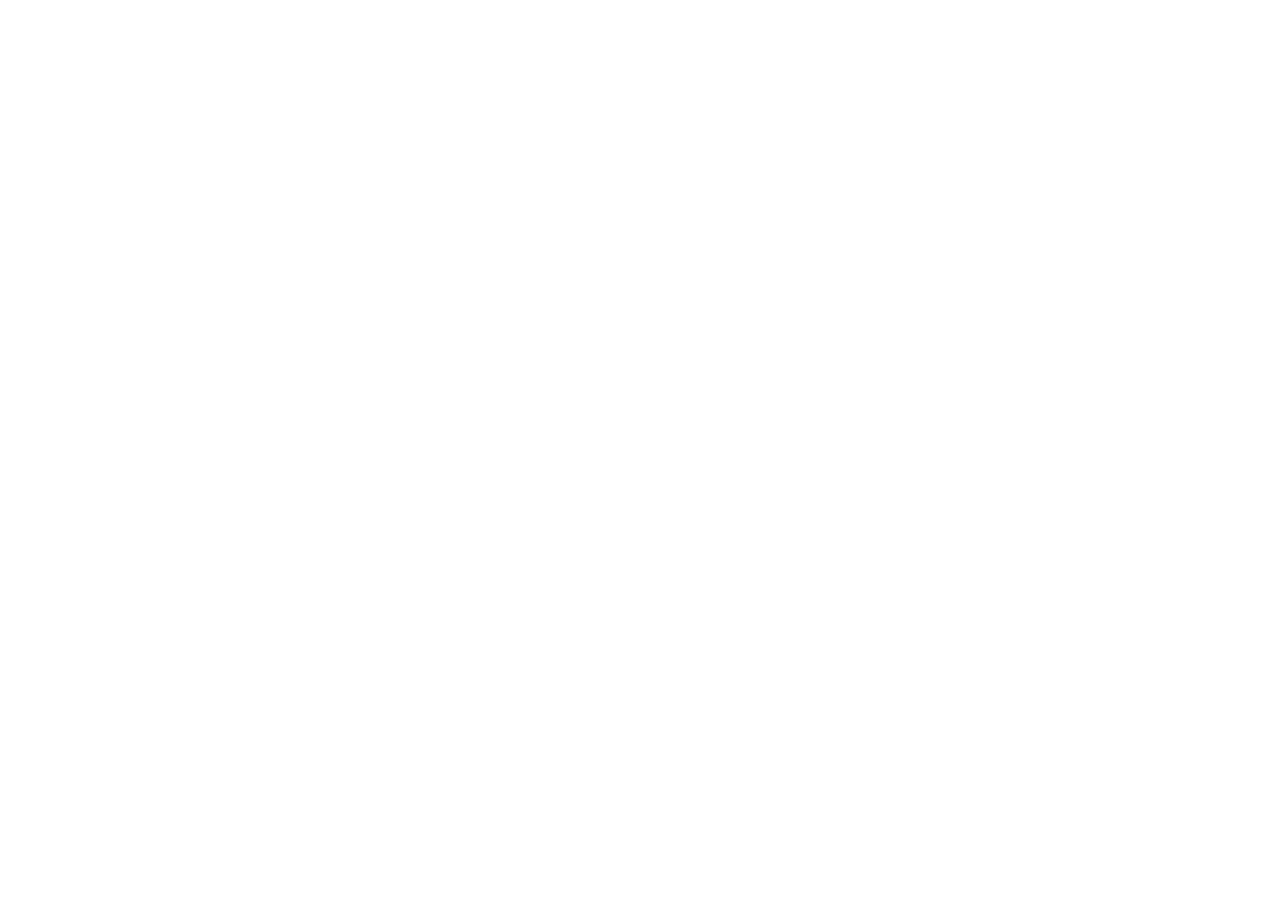
==== index.html @ bec41dff "commit inicial" ====
<!DOCTYPE html>
<html lang="pt-br">

<head>
  <meta charset="UTF-8">
  <meta name="viewport" content="width=device-width, initial-scale=1.0">
  <meta name="description" content="Bicicletas elétricas de alta precisão e qualidade,  feitas sob medida para o cliente. Explore o mundo na sua velocidade com a Bikcraft.">
  <title>Bikeraft - Bicicletas Elétricas</title>
  <link rel="stylesheet" href="./css/style.css">
</head>

<body>

</body>

</html>
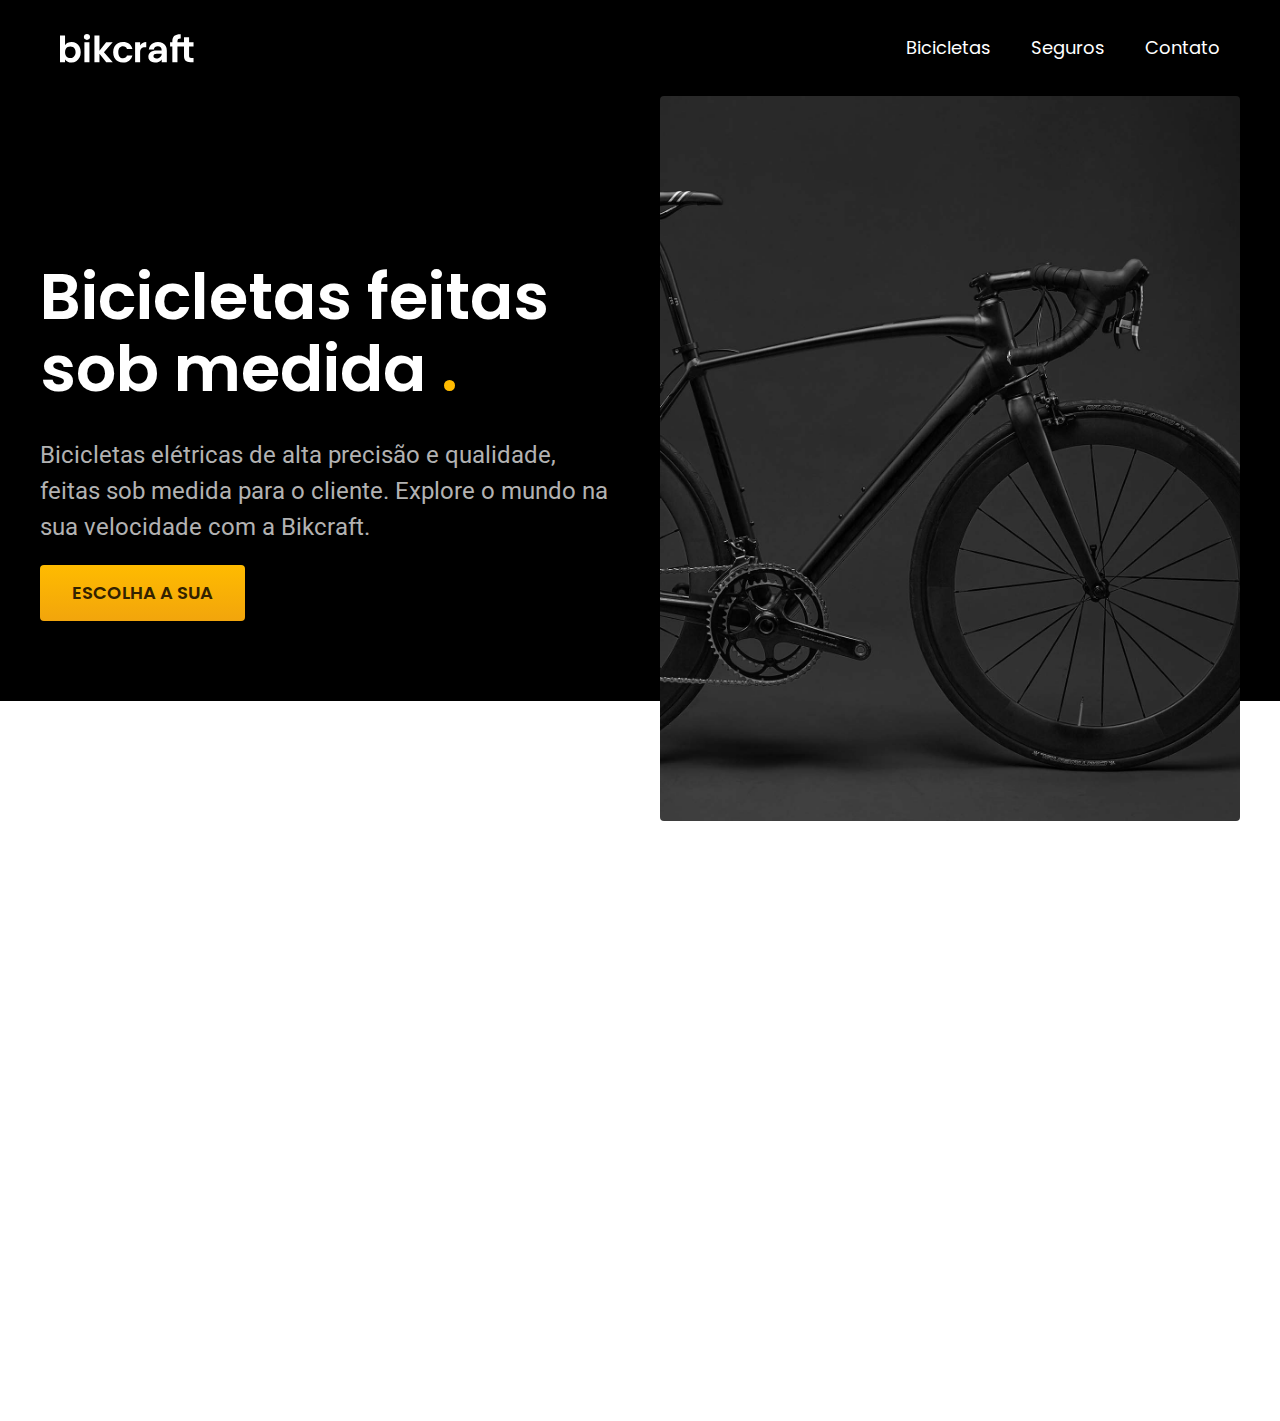
==== commit 591879de: "introducao-e-utilitario" ====
--- a/index.html
+++ b/index.html
@@ -7,9 +7,42 @@
   <meta name="description" content="Bicicletas elétricas de alta precisão e qualidade,  feitas sob medida para o cliente. Explore o mundo na sua velocidade com a Bikcraft.">
   <title>Bikeraft - Bicicletas Elétricas</title>
   <link rel="stylesheet" href="./css/style.css">
+
+  <link rel="preconnect" href="https://fonts.googleapis.com">
+  <link rel="preconnect" href="https://fonts.gstatic.com" crossorigin>
+  <link href="https://fonts.googleapis.com/css2?family=Poppins:wght@400;600&family=Roboto:wght@400;500&display=swap" rel="stylesheet">
+
 </head>
 
 <body>
+  <header class="header-bg">
+    <div class="header">
+      <a href="./">
+        <img src="./img/bikcraft.svg" alt="Bikcraft">
+      </a>
+      <nav aria-label="primaria">
+        <ul class="header-menu font-1-m cor-0">
+          <li><a href="./bicicletas.html">Bicicletas</a></li>
+          <li><a href="./seguros.html">Seguros</a></li>
+          <li><a href="./contato.html">Contato</a></li>
+        </ul>
+      </nav>
+    </div>
+  </header>
+
+  <main class="introducao-bg">
+    <div class="introducao">
+      <div class="introducao-conteudo">
+        <h1 class="font-1-xxl  cor-0">Bicicletas feitas sob medida <span class="cor-p1">.</span></h1>
+        <p class="font-2-l cor-5">Bicicletas elétricas de alta precisão e qualidade, feitas sob medida para o cliente. Explore o mundo na sua velocidade com a Bikcraft.</p>
+        <a class="botao" href="./bicicletas.html">Escolha a sua</a>
+      </div>
+      <div>
+        <img src="./img/fotos/introducao.jpg" alt="Bicicleta elétrica preta.">
+      </div>
+    </div>
+
+  </main>
 
 </body>
 
--- a/css/style.css
+++ b/css/style.css
@@ -0,0 +1,10 @@
+@import "./global/global.css";
+@import "./utilidades/tipografia.css";
+@import "./utilidades/cores.css";
+
+@import "./global/header.css";
+/* UTILIDADES */
+@import "./utilidades/componentes.css";
+
+/* HOME */
+@import "./home/introducao.css";
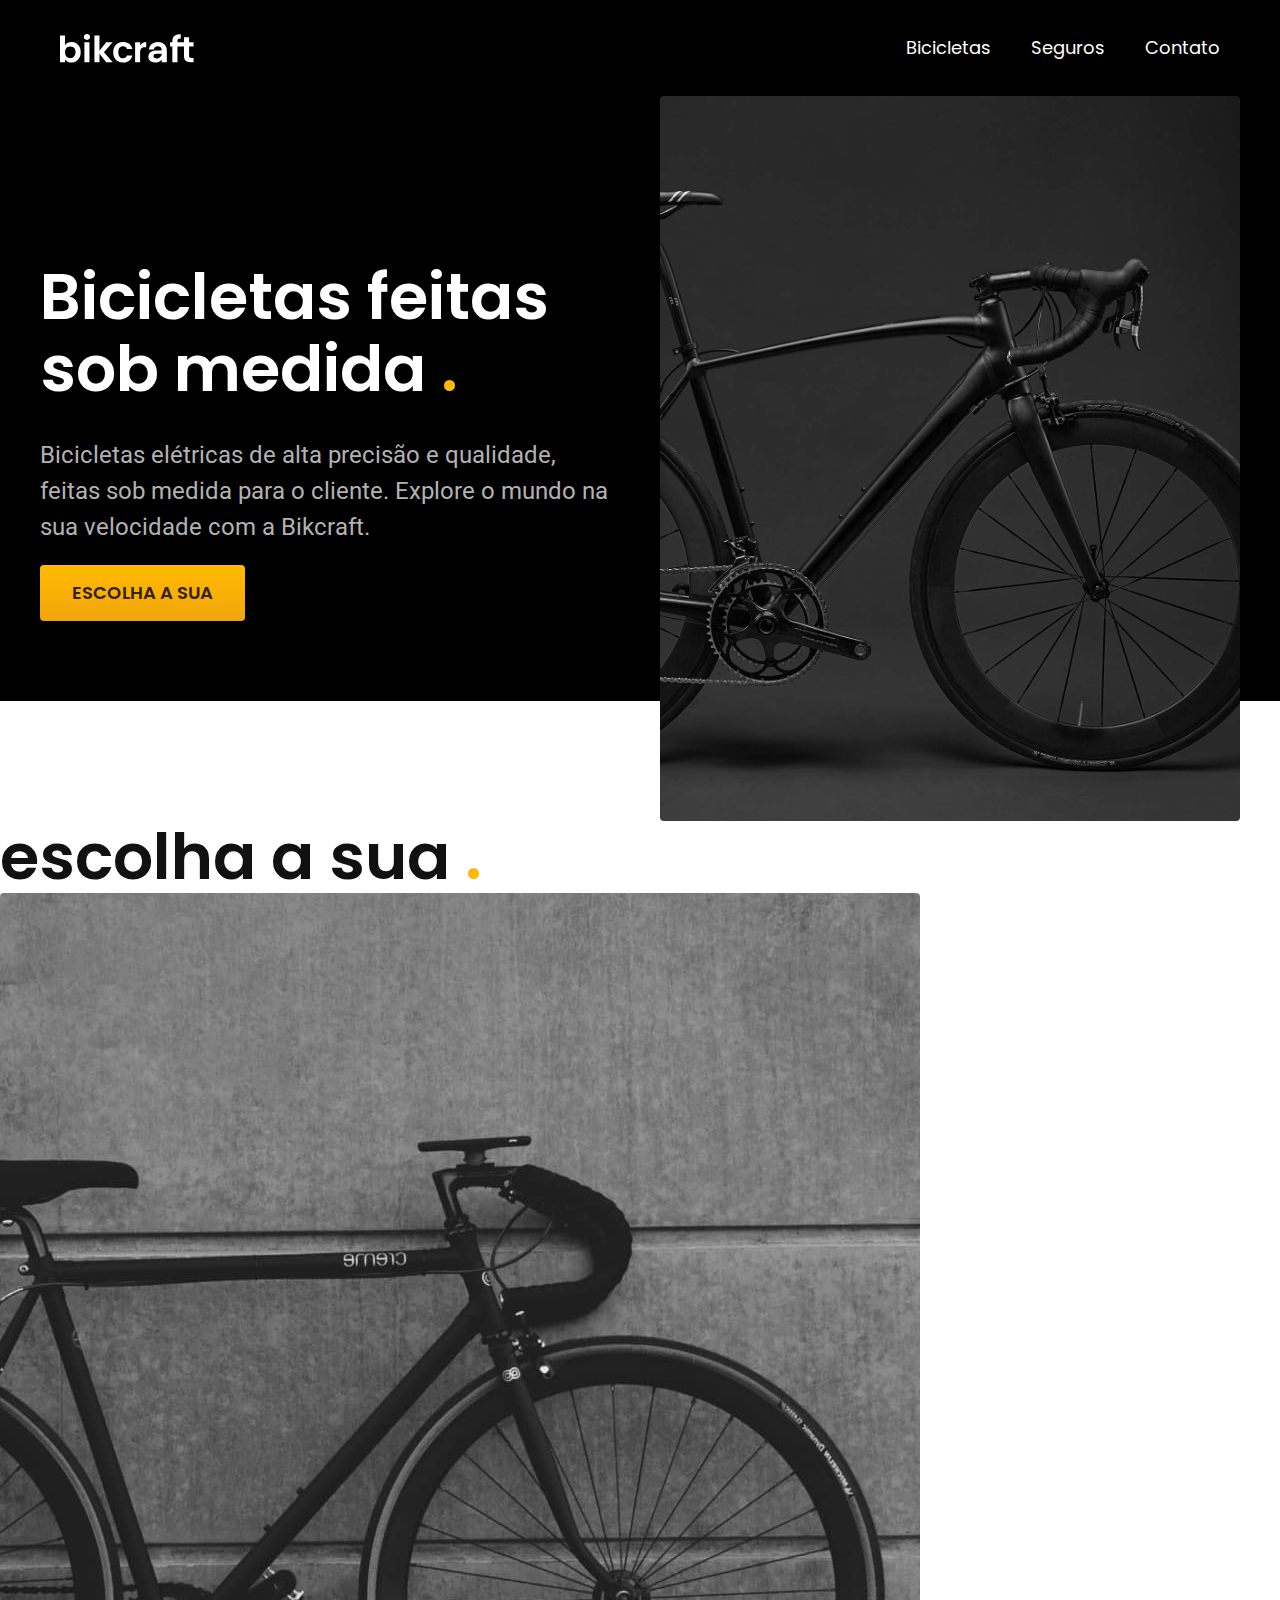
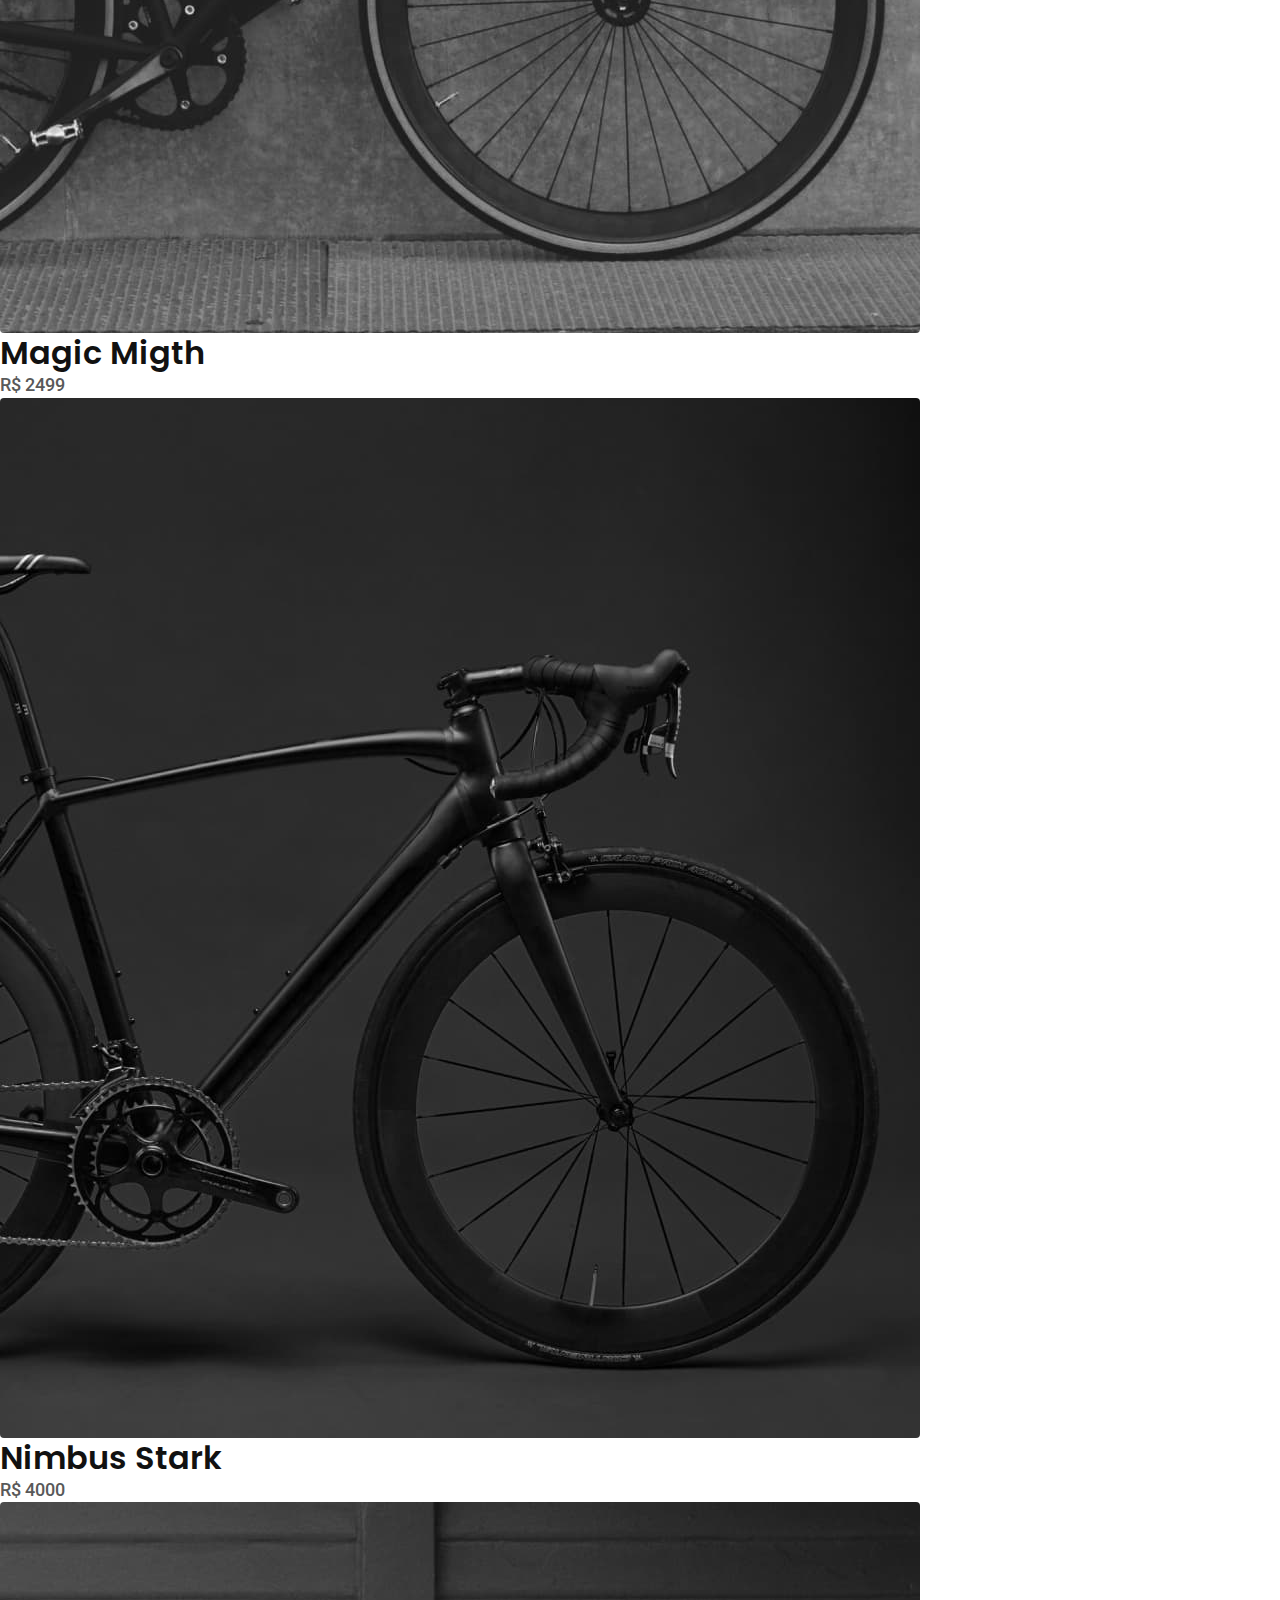
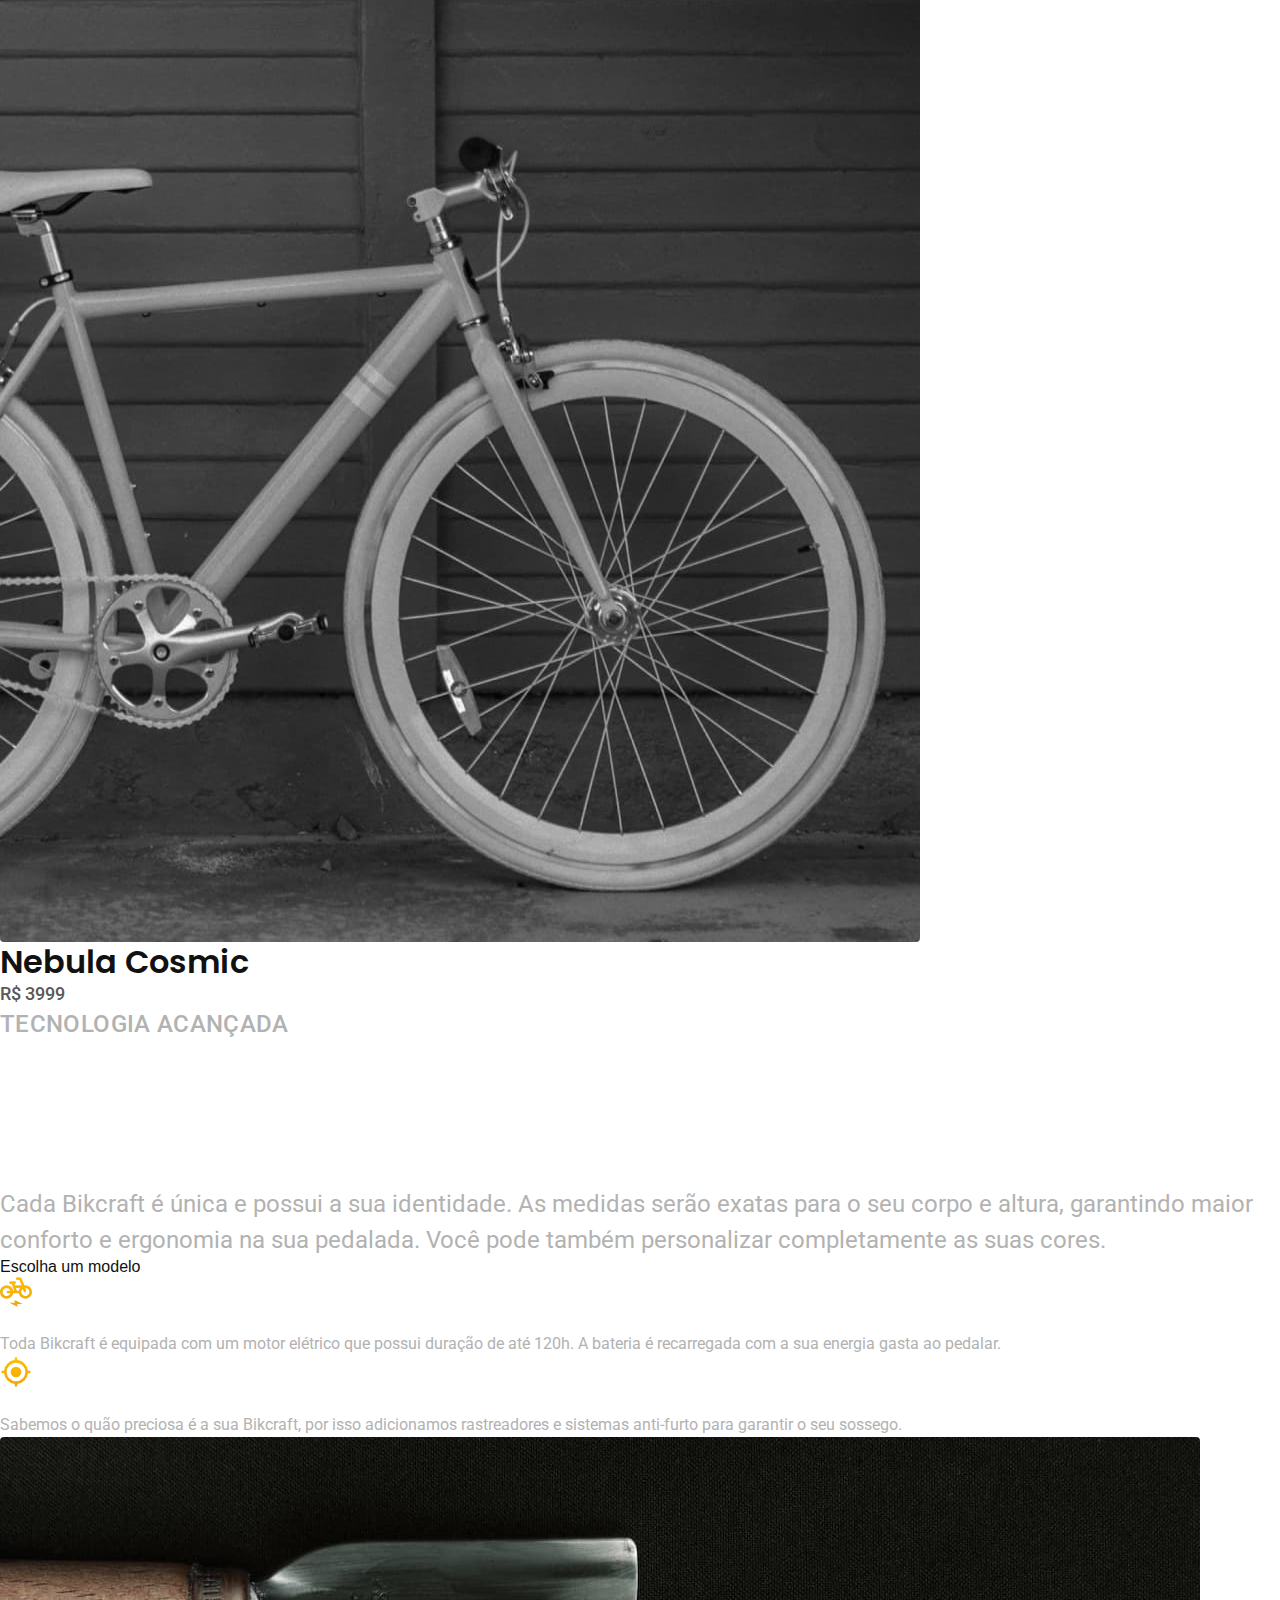
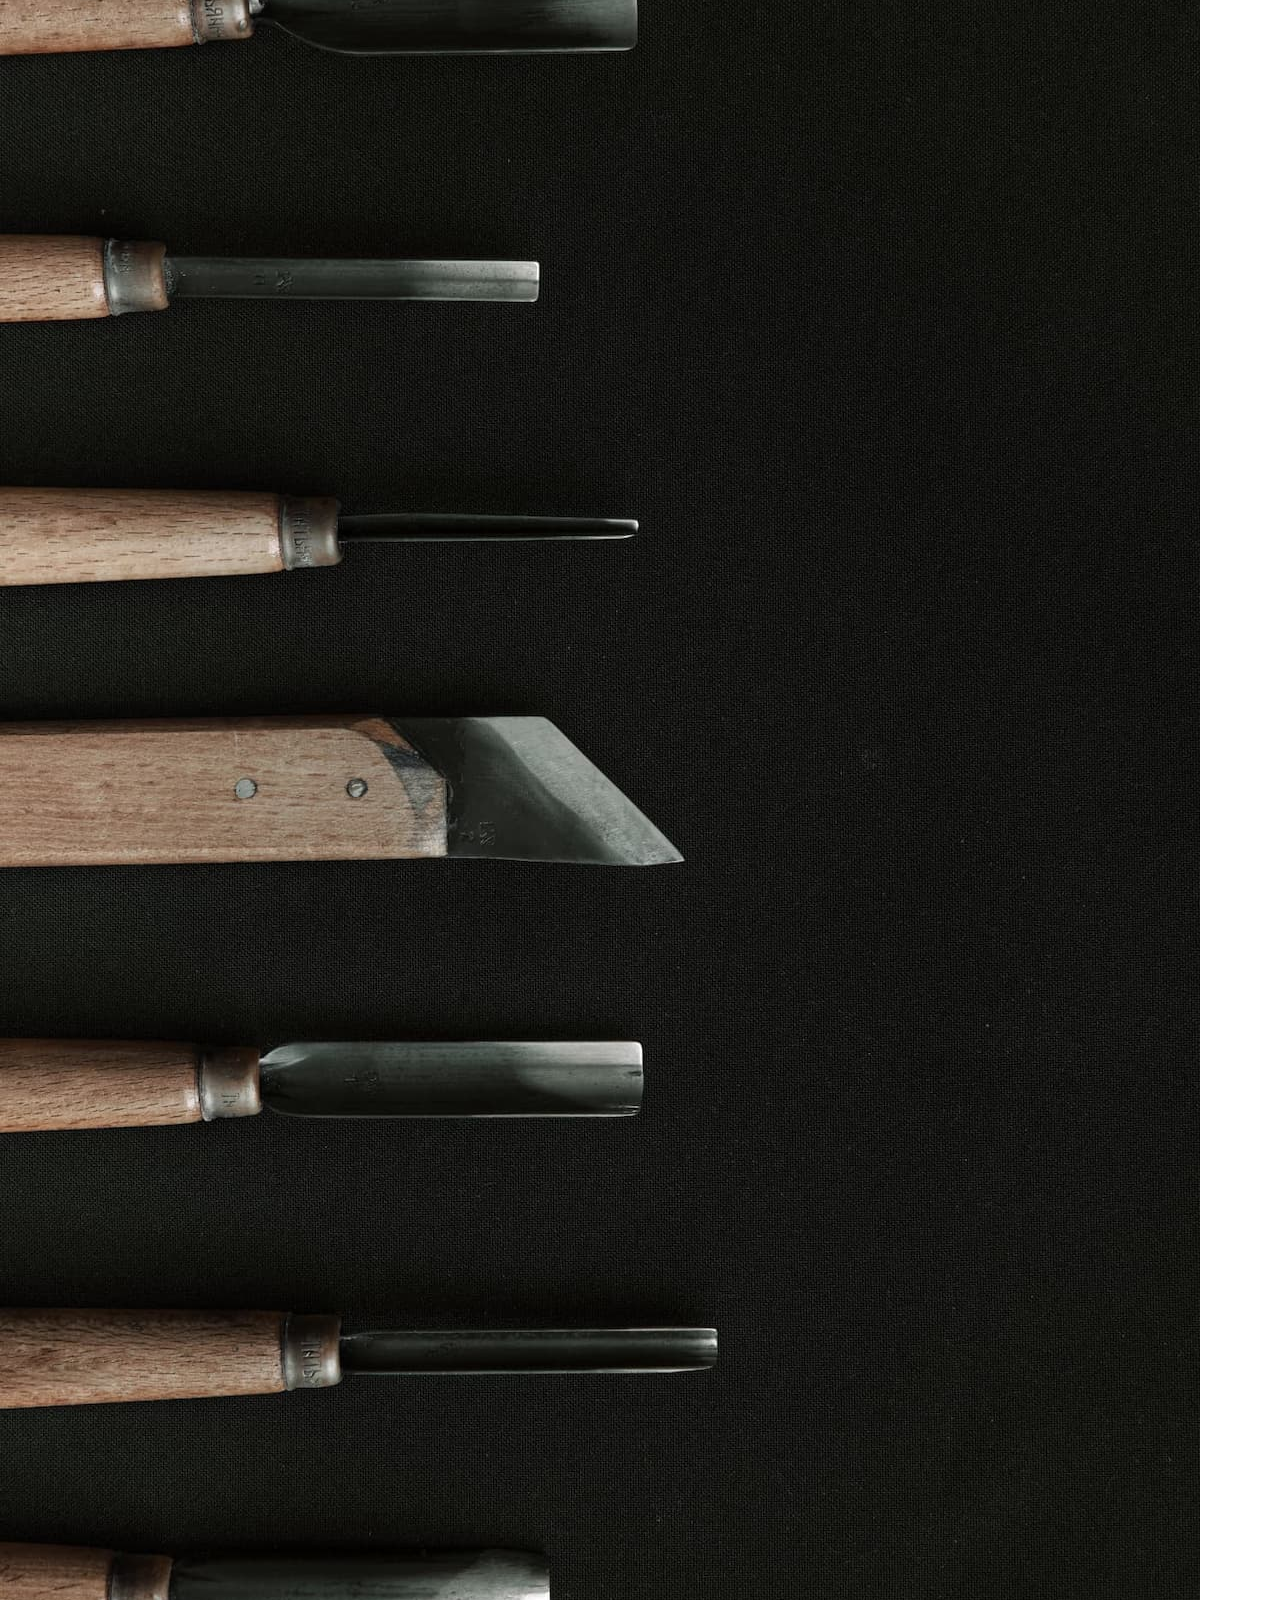
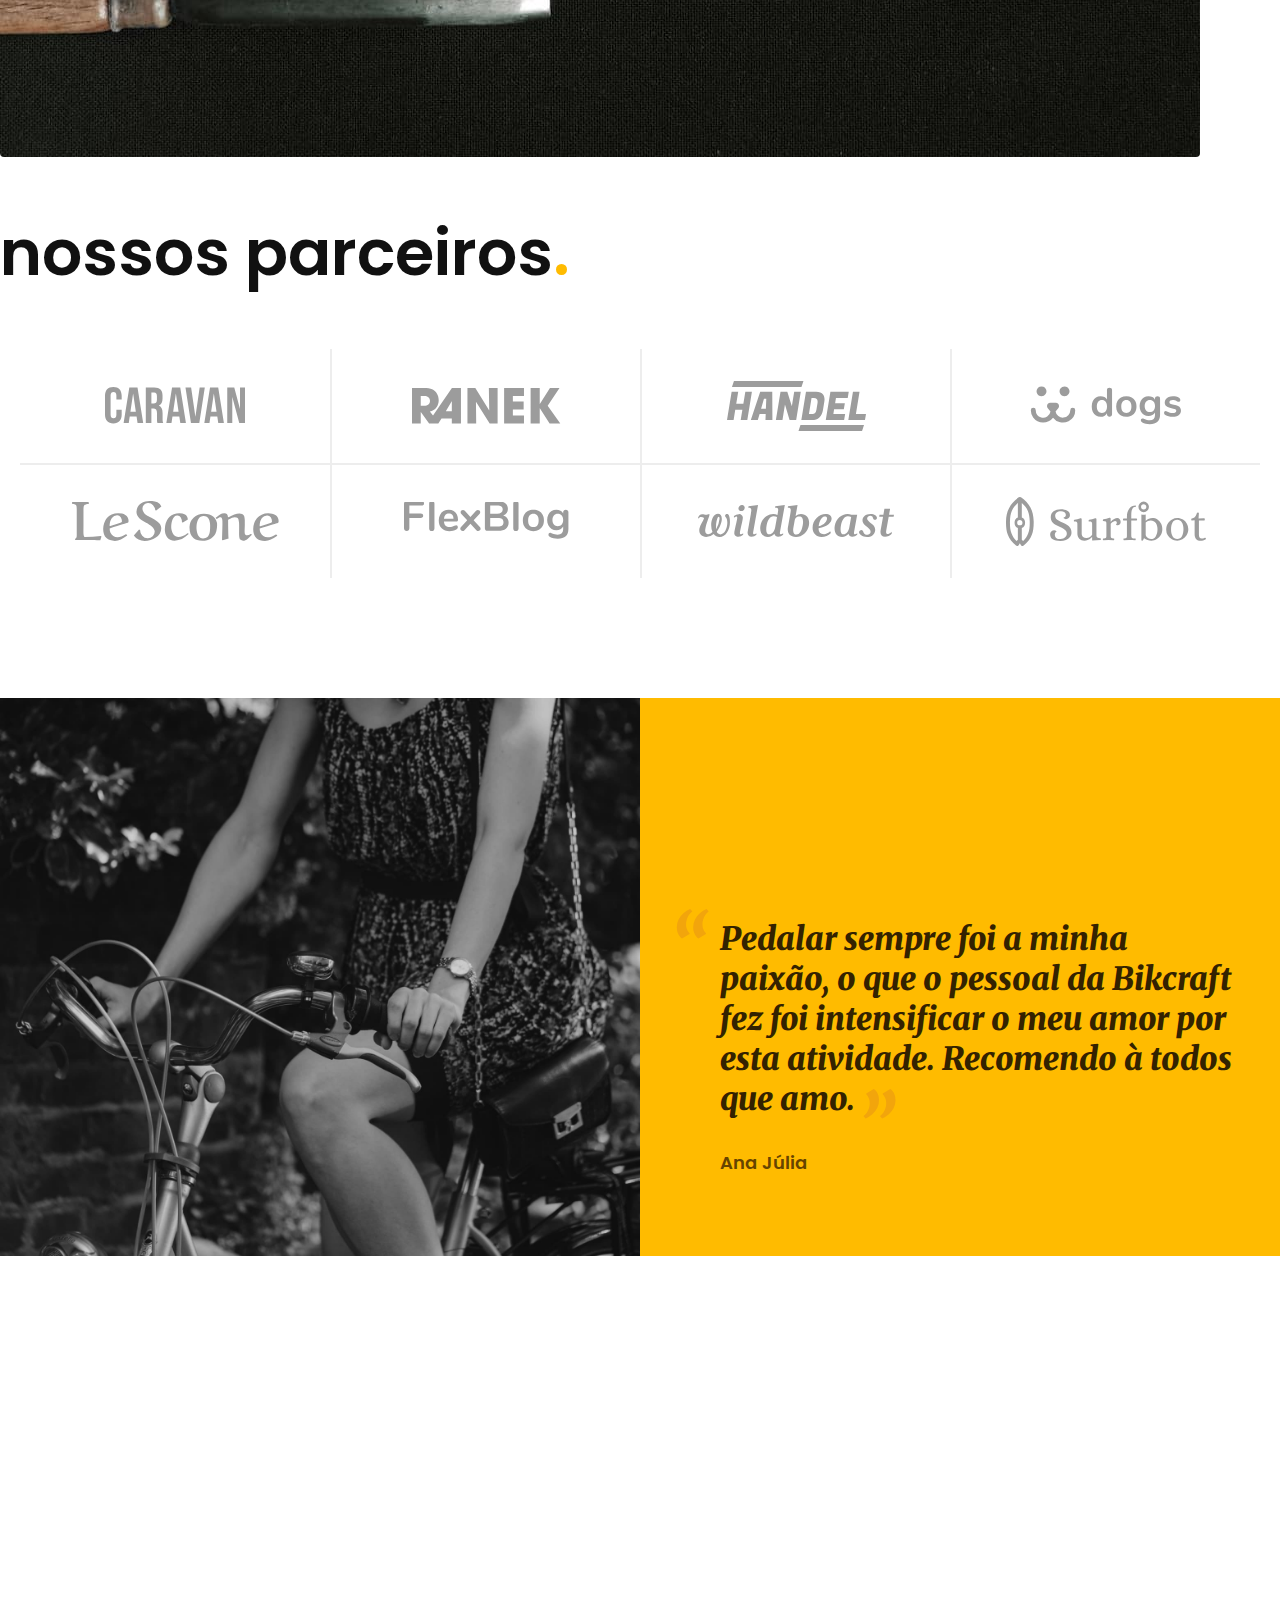
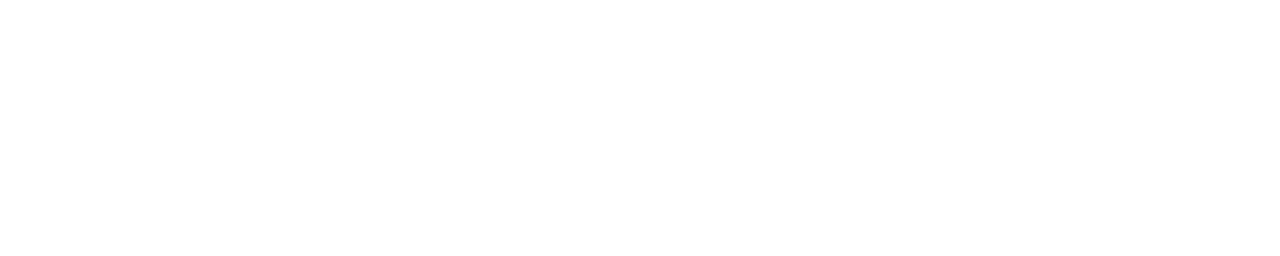
==== commit 22d81147: "add depoimentos" ====
--- a/index.html
+++ b/index.html
@@ -8,15 +8,16 @@
   <title>Bikeraft - Bicicletas Elétricas</title>
   <link rel="stylesheet" href="./css/style.css">
 
+
   <link rel="preconnect" href="https://fonts.googleapis.com">
   <link rel="preconnect" href="https://fonts.gstatic.com" crossorigin>
-  <link href="https://fonts.googleapis.com/css2?family=Poppins:wght@400;600&family=Roboto:wght@400;500&display=swap" rel="stylesheet">
+  <link href="https://fonts.googleapis.com/css2?family=Merriweather:ital,wght@1,900&family=Poppins:wght@400;600&family=Roboto:wght@400;500&display=swap" rel="stylesheet">
 
 </head>
 
 <body>
   <header class="header-bg">
-    <div class="header">
+    <div class="header container">
       <a href="./">
         <img src="./img/bikcraft.svg" alt="Bikcraft">
       </a>
@@ -31,7 +32,7 @@
   </header>
 
   <main class="introducao-bg">
-    <div class="introducao">
+    <div class="introducao container">
       <div class="introducao-conteudo">
         <h1 class="font-1-xxl  cor-0">Bicicletas feitas sob medida <span class="cor-p1">.</span></h1>
         <p class="font-2-l cor-5">Bicicletas elétricas de alta precisão e qualidade, feitas sob medida para o cliente. Explore o mundo na sua velocidade com a Bikcraft.</p>
@@ -41,8 +42,88 @@
         <img src="./img/fotos/introducao.jpg" alt="Bicicleta elétrica preta.">
       </div>
     </div>
+  </main>
 
-  </main>
+  <article class="bicicletas-lista">
+    <h2 class="font-1-xxl container">escolha a sua <span class="cor-p1">.</span></h2>
+    <ul>
+      <li>
+        <a href="./bicicletas/magic.html">
+          <img src="./img/bicicletas/magic-home.jpg" alt="Bicicleta preta">
+          <h3 class="font-1-xl">Magic Migth</h3>
+          <span class="font-2-m cor-8">R$ 2499</span>
+        </a>
+      </li>
+      <li>
+        <a href="./bicicletas/nimbus.html">
+          <img src="./img/bicicletas/nimbus-home.jpg" alt="Nimbus stark">
+          <h3 class="font-1-xl">Nimbus Stark</h3>
+          <span class="font-2-m cor-8">R$ 4000</span>
+        </a>
+      </li>
+      <li>
+        <a href="./bicicletas/nebula.html">
+          <img src="./img/bicicletas/nebula-home.jpg" alt="Nebula cosmic">
+          <h3 class="font-1-xl">Nebula Cosmic</h3>
+          <span class="font-2-m cor-8">R$ 3999</span>
+        </a>
+      </li>
+    </ul>
+  </article>
+
+  <article class="tecnologia-bg">
+    <div class="tecnologia container">
+      <div class="tecnologia-conteudo">
+        <span class="font-2-l-b cor-5">Tecnologia Acançada</span>
+        <h2 class="font-1-xxl cor-0">você escolhe as suas cores e componentes.</h2>
+        <p class="font-2-l cor-5">Cada Bikcraft é única e possui a sua identidade. As medidas serão exatas para o seu corpo e altura, garantindo maior conforto e ergonomia na sua pedalada. Você pode também personalizar completamente as suas cores.</p>
+        <a class="link" href="./bicicletas.html">Escolha um modelo</a>
+        <div class="tecnologia-opcoes">
+          <div>
+            <img src="./img/icones/eletrica.svg" alt="">
+            <h3 class="font-1-m cor-0">Motor Elétrico</h3>
+            <p class="font-2-s cor-5">Toda Bikcraft é equipada com um motor elétrico que possui duração de até 120h. A bateria é recarregada com a sua energia gasta ao pedalar.</p>
+          </div>
+          <div>
+            <img src="./img/icones/rastreador.svg" alt="">
+            <h3 class="font-1-m cor-0">Rastreador</h3>
+            <p class="font-2-s cor-5">Sabemos o quão preciosa é a sua Bikcraft, por isso adicionamos rastreadores e sistemas anti-furto para garantir o seu sossego.</p>
+          </div>
+        </div>
+
+      </div>
+      <div class="tecnologia-imagem">
+        <img src="./img/fotos/tecnologia.jpg" alt="">
+      </div>
+    </div>
+  </article>
+
+  <section class="parceiros" aria-label="Nossos Parceiros">
+    <h2 class="font-1-xxl container">nossos parceiros<span class="cor-p1">.</span></h2>
+
+    <ul>
+      <li><img src="./img/parceiros/caravan.svg" alt="caravan"></li>
+      <li><img src="./img/parceiros/ranek.svg" alt="ranek"></li>
+      <li><img src="./img/parceiros/handel.svg" alt="handel"></li>
+      <li><img src="./img/parceiros/dogs.svg" alt="dogs"></li>
+      <li><img src="./img/parceiros/lescone.svg" alt="lescone"></li>
+      <li><img src="./img/parceiros/flexblog.svg" alt="flexblog"></li>
+      <li><img src="./img/parceiros/wildbeast.svg" alt="wildbeast"></li>
+      <li><img src="./img/parceiros/surfbot.svg" alt="surfbot"></li>
+    </ul>
+  </section>
+
+  <section class="depoimento" aria-label="Depoimento">
+    <div class="">
+      <img src="./img/fotos/depoimento.jpg" alt="Pessoas pedalando uma bicicleta Bikcragt">
+    </div>
+    <div class="depoimento-conteudo">
+      <blockquote class="font-1-xl cor-p5">
+        <p>Pedalar sempre foi a minha paixão, o que o pessoal da Bikcraft fez foi intensificar o meu amor por esta atividade. Recomendo à todos que amo.</p>
+      </blockquote>
+      <span class="font-1-m-b cor-p4">Ana Júlia</span>
+    </div>
+  </section>
 
 </body>
 
--- a/css/style.css
+++ b/css/style.css
@@ -8,3 +8,9 @@
 
 /* HOME */
 @import "./home/introducao.css";
+@import "./home/tecnologia.css";
+@import "./home/parceiros.css";
+@import "./home/depoimento.css";
+
+/* Bicicletas */
+@import "./bicicletas/bicicletas-lista.css";
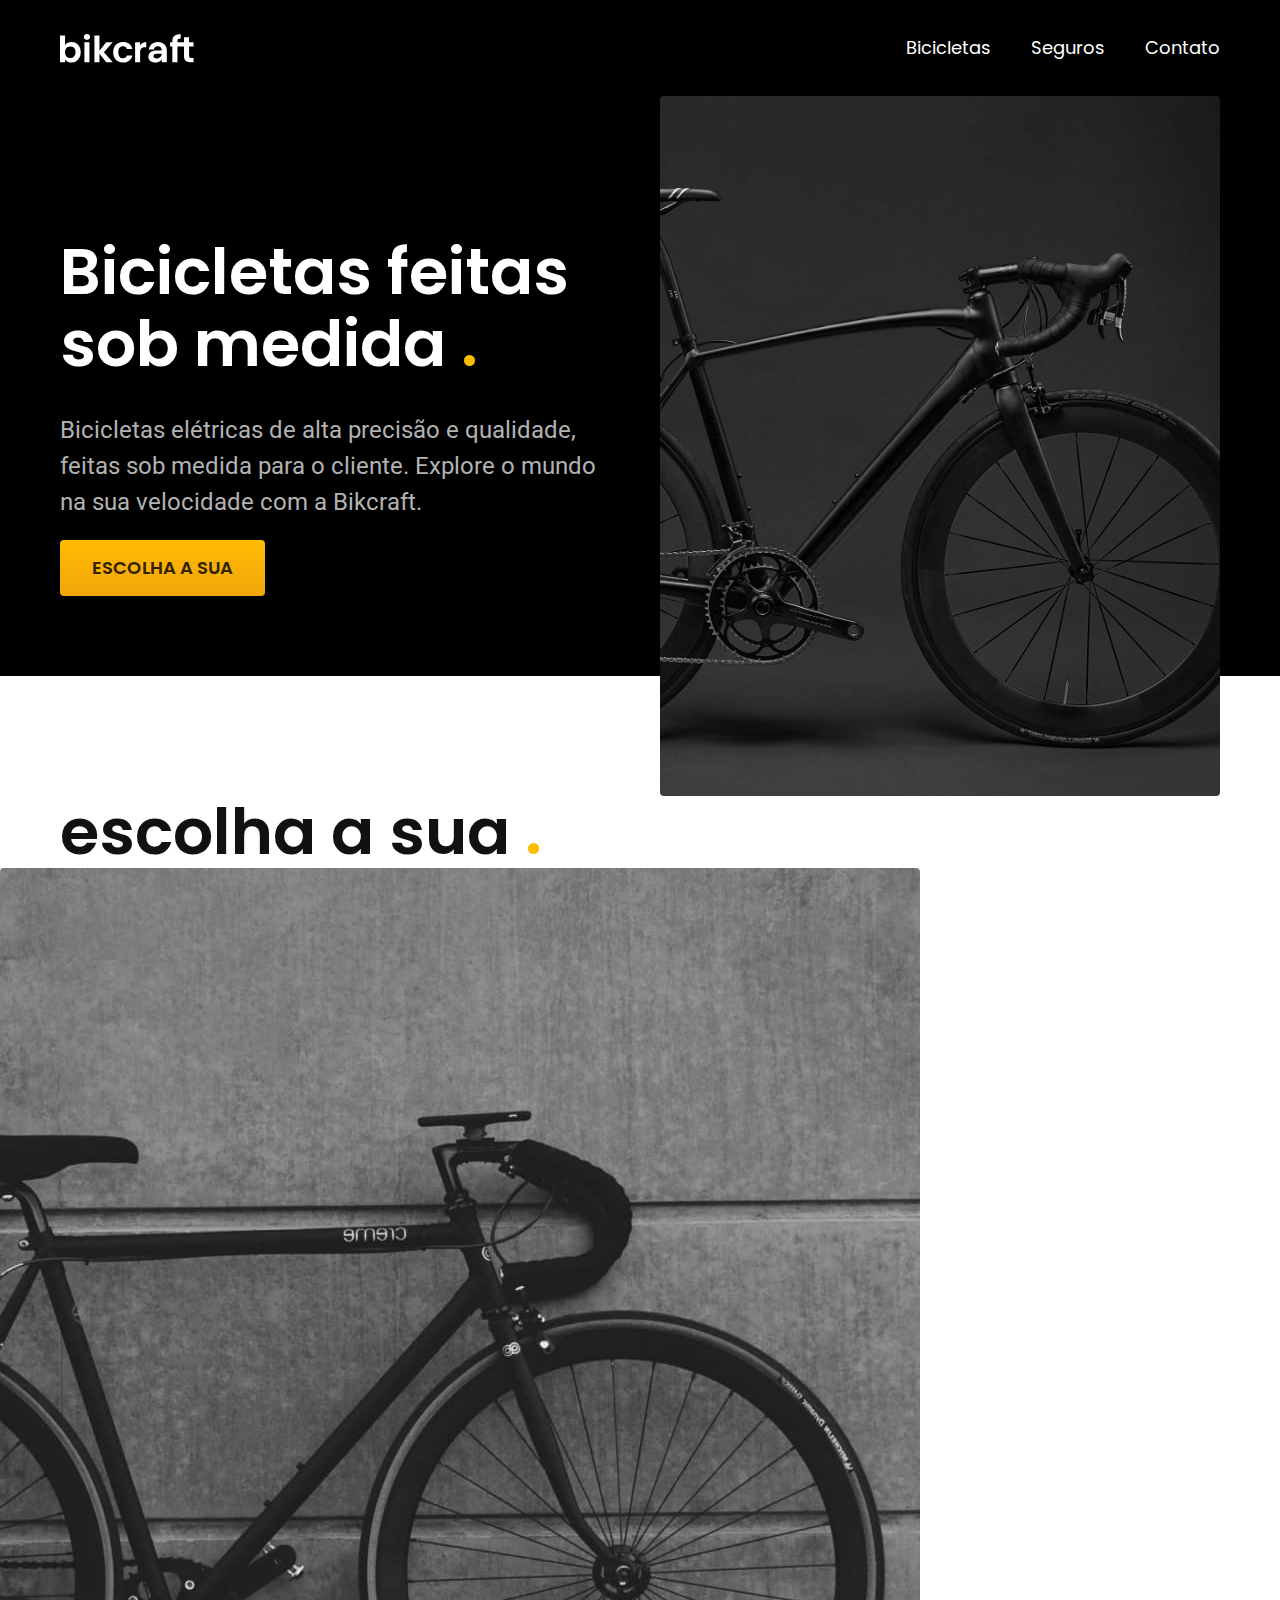
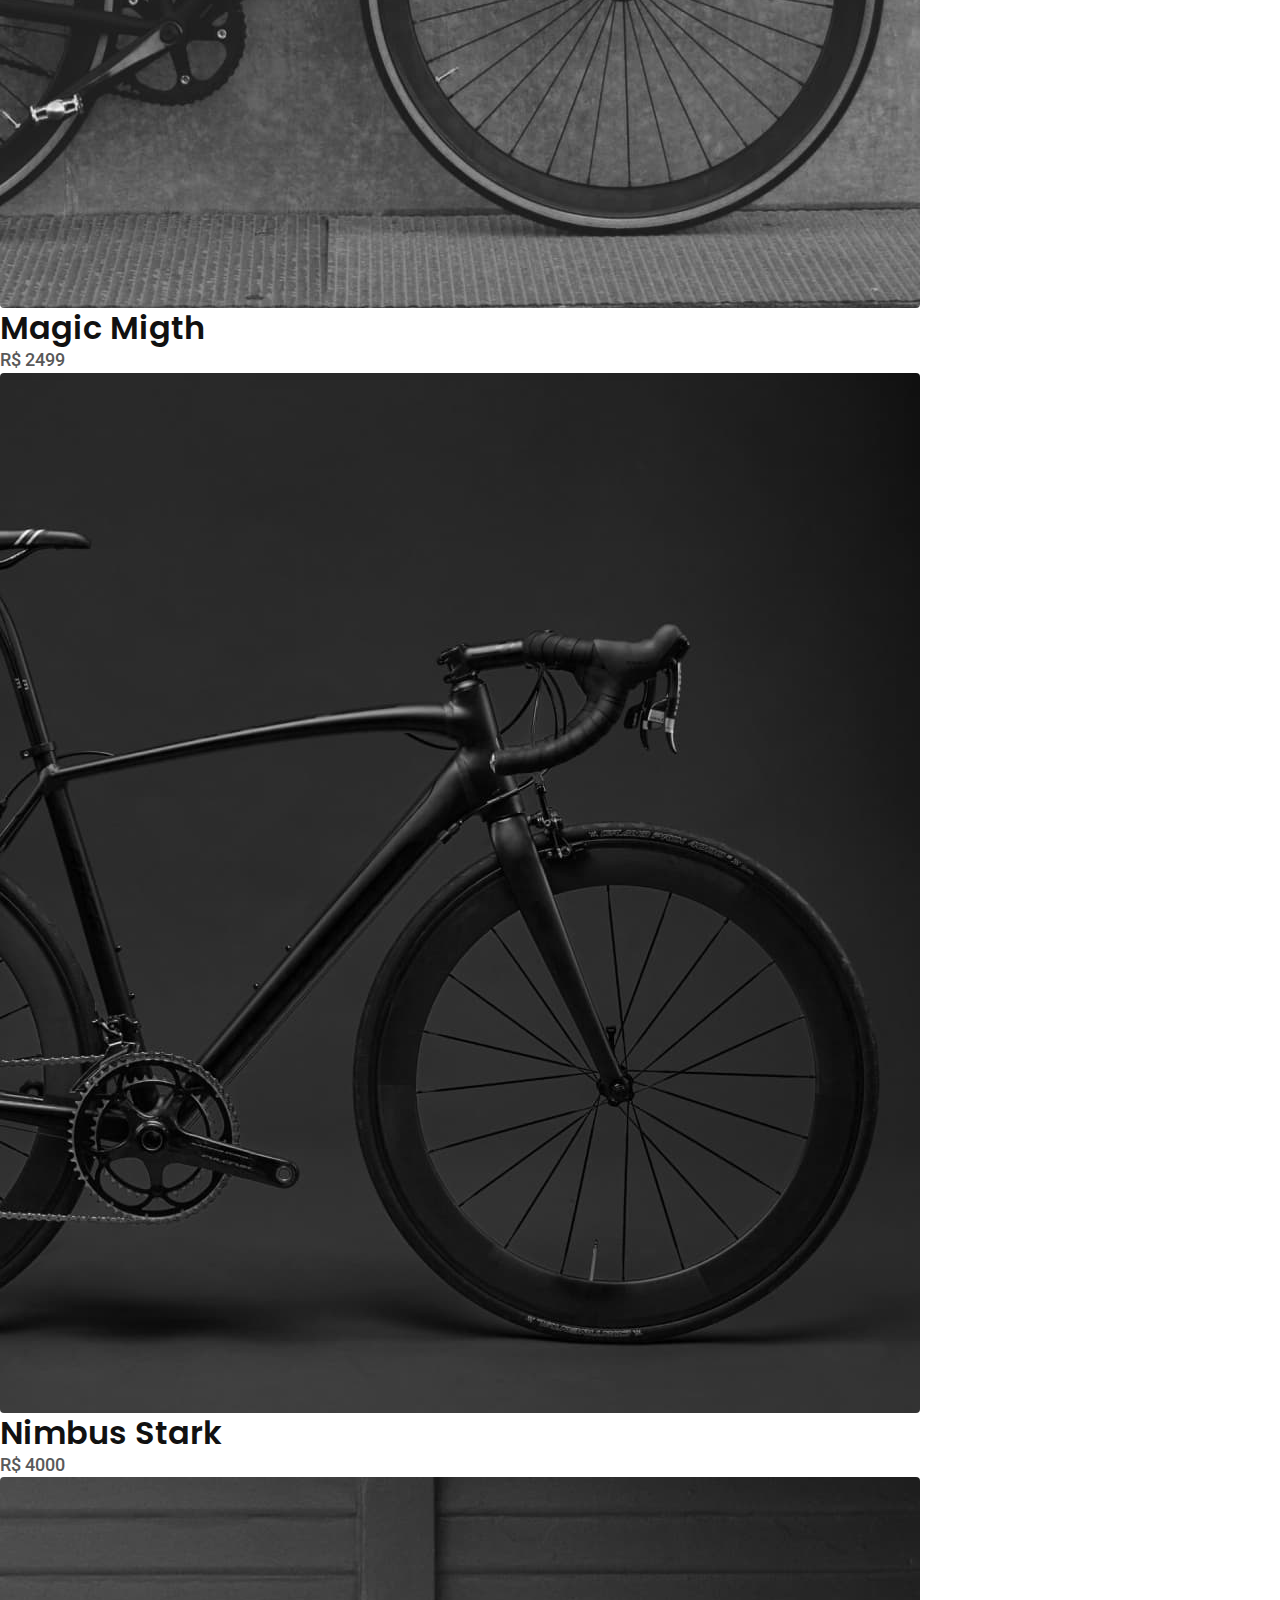
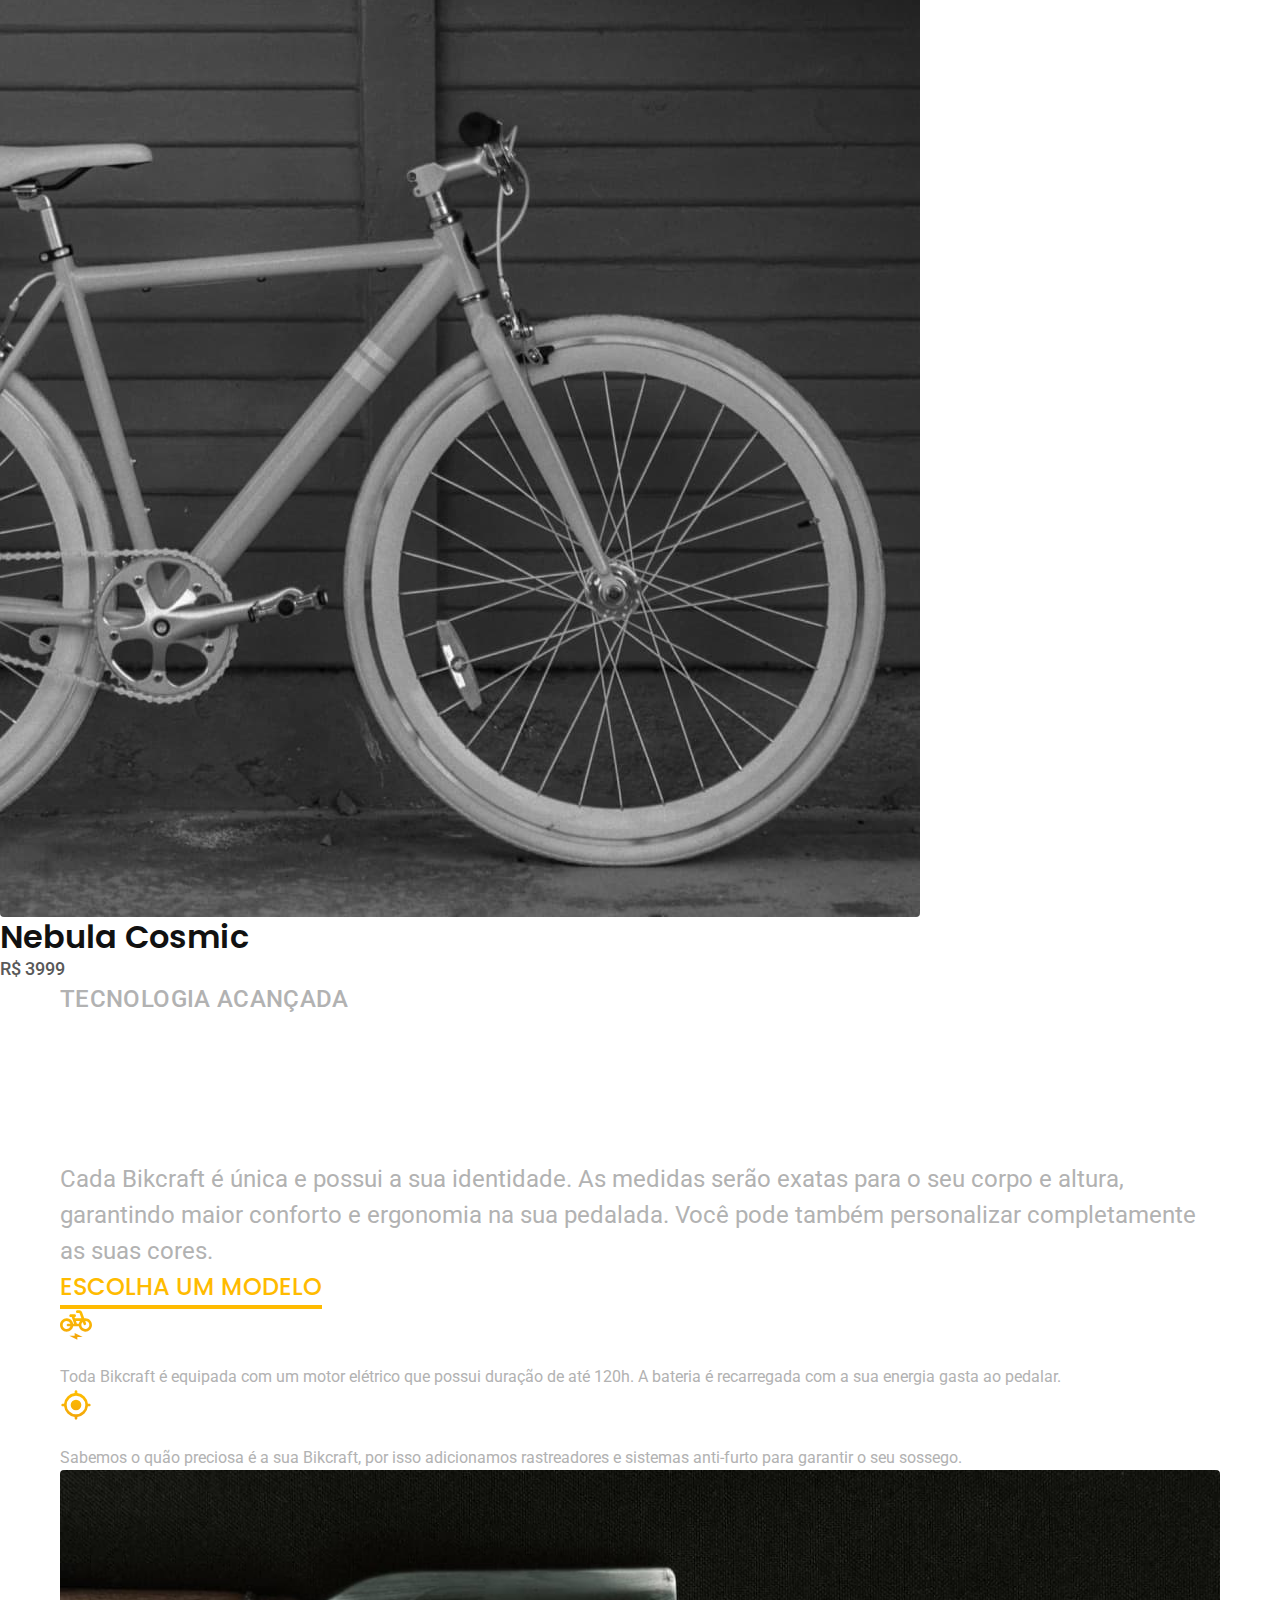
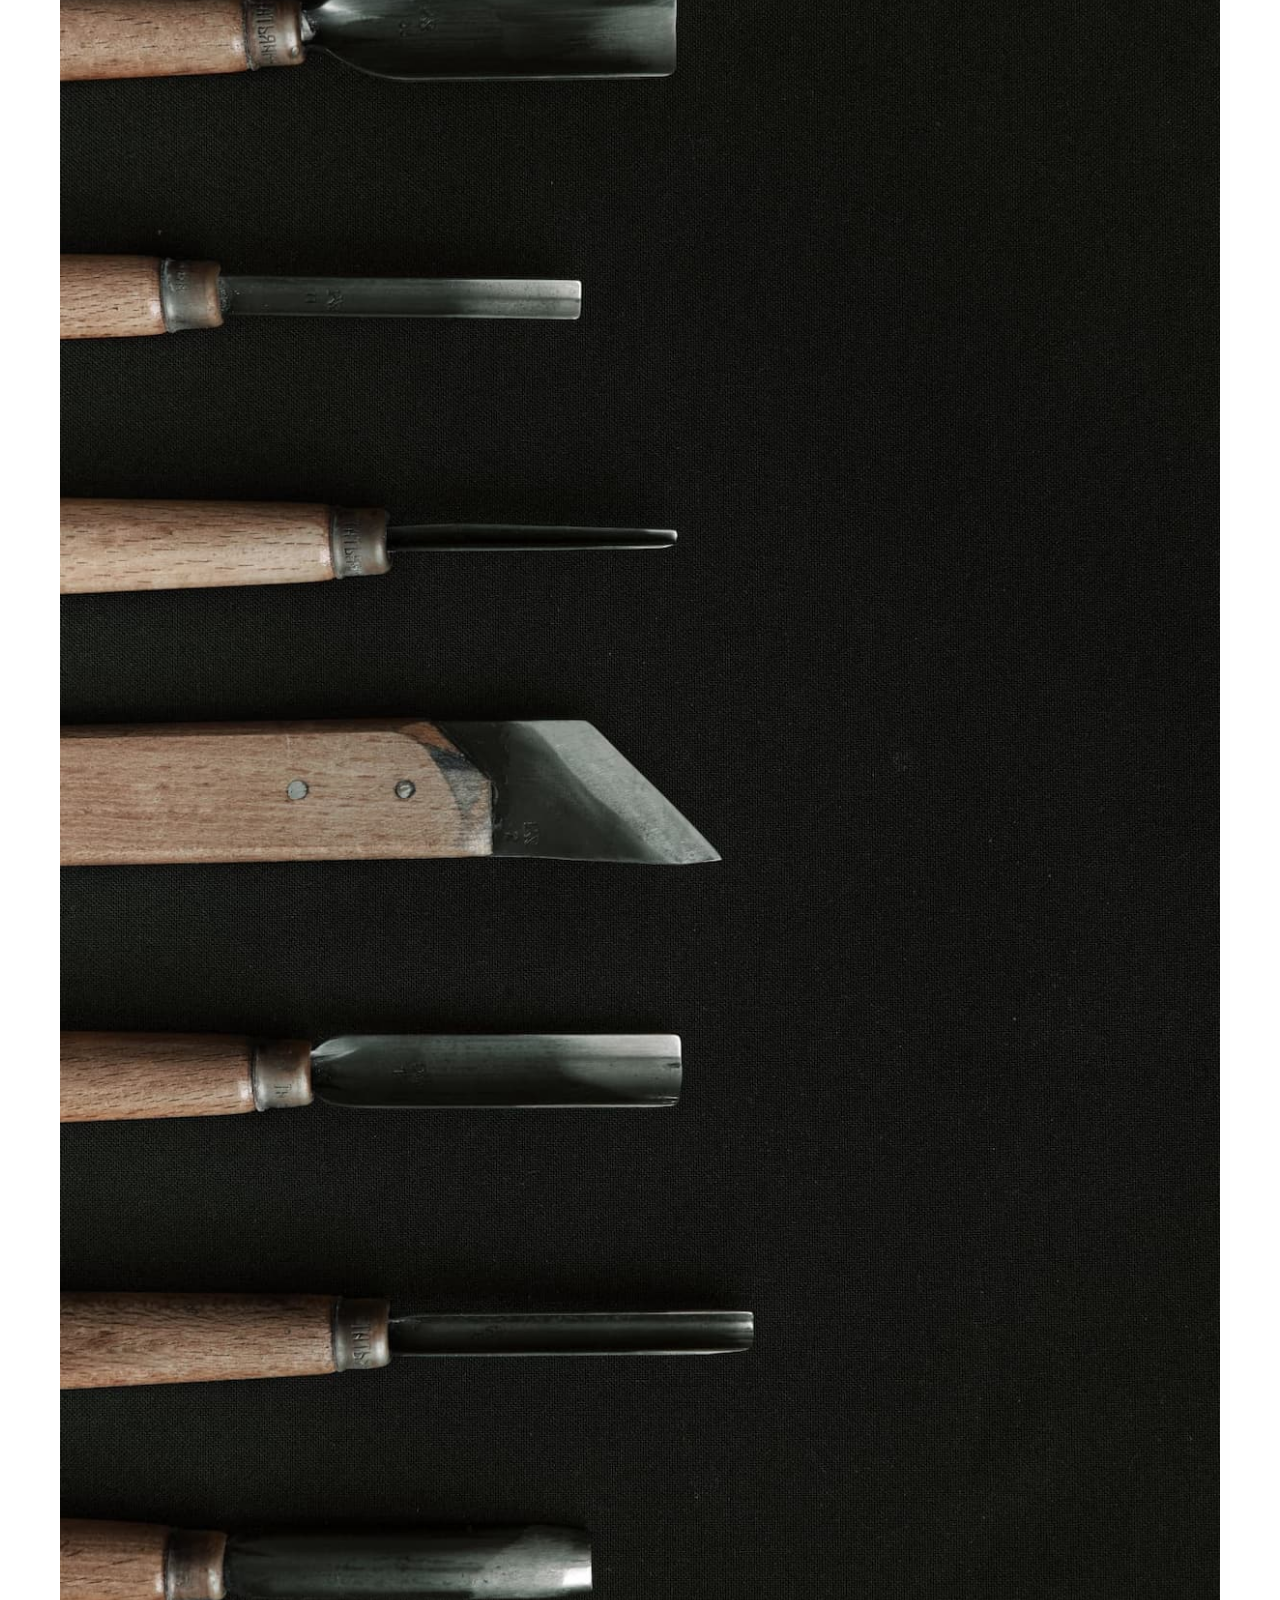
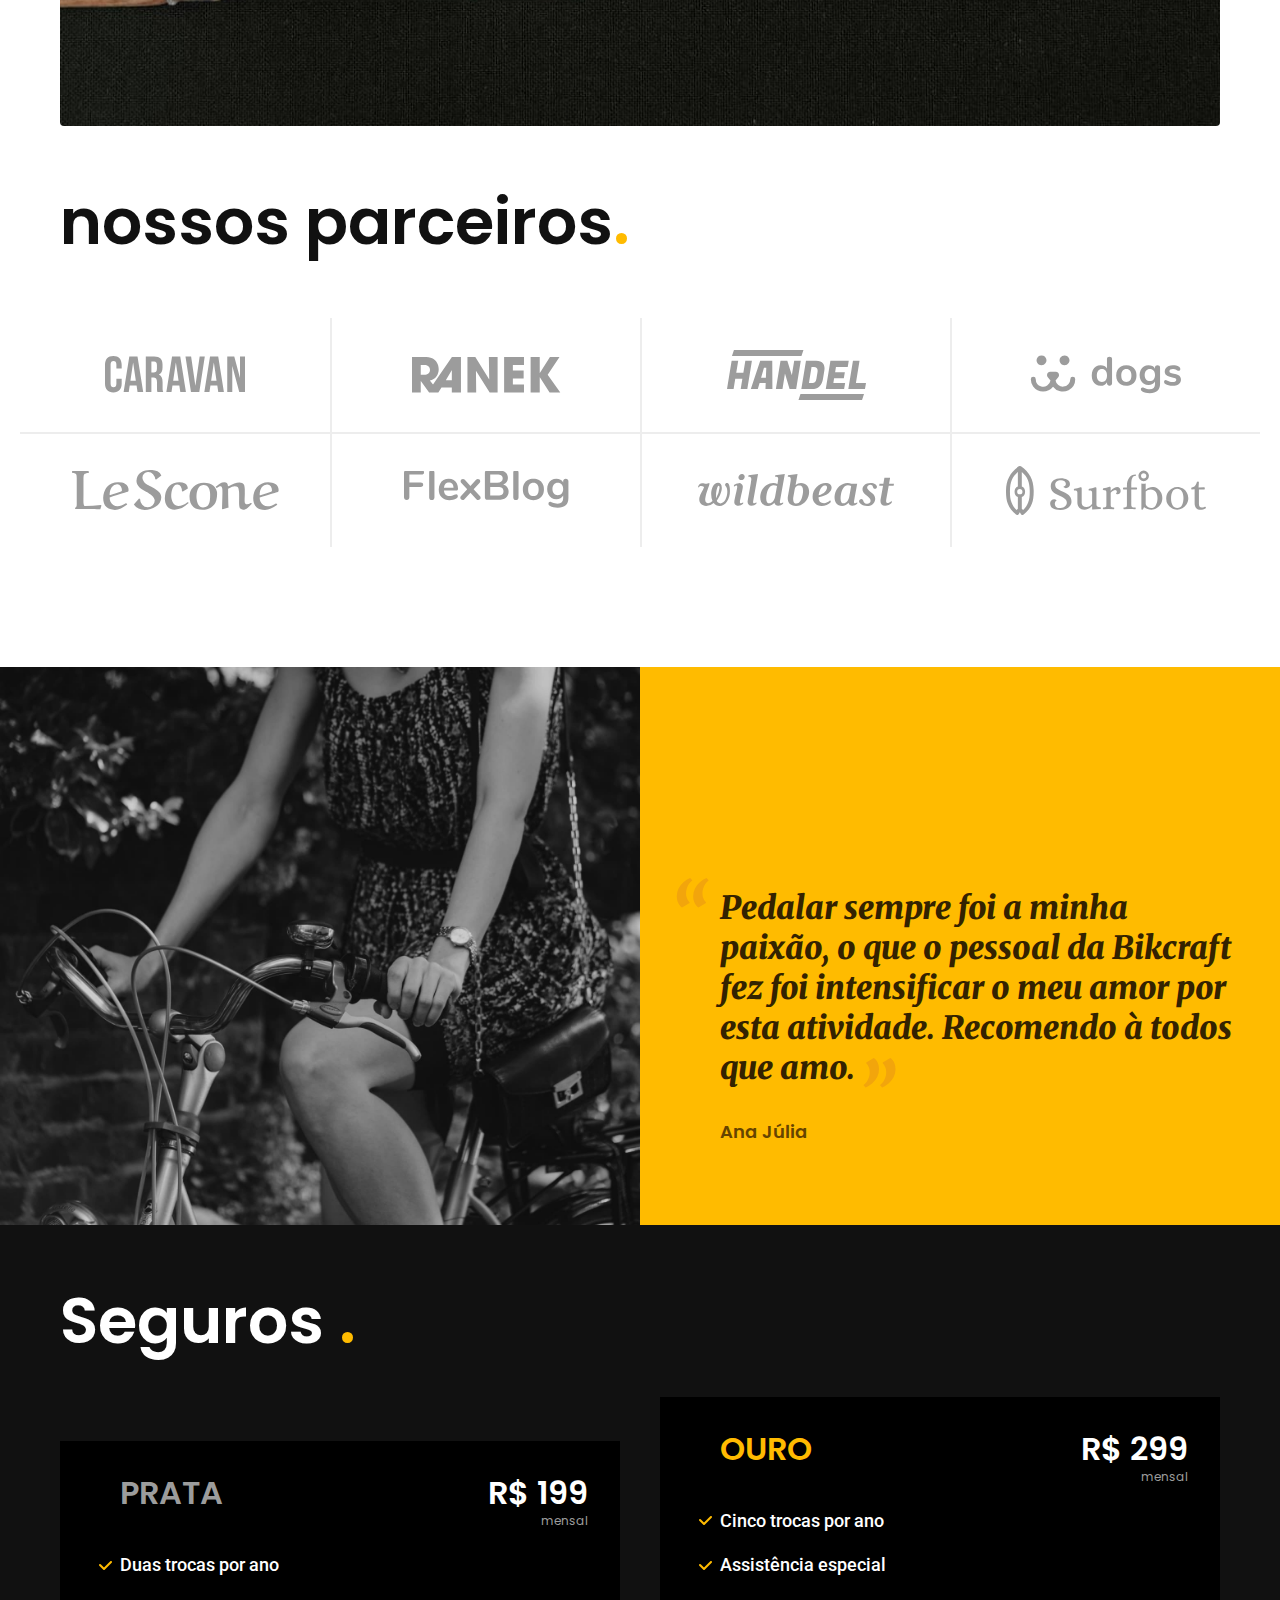
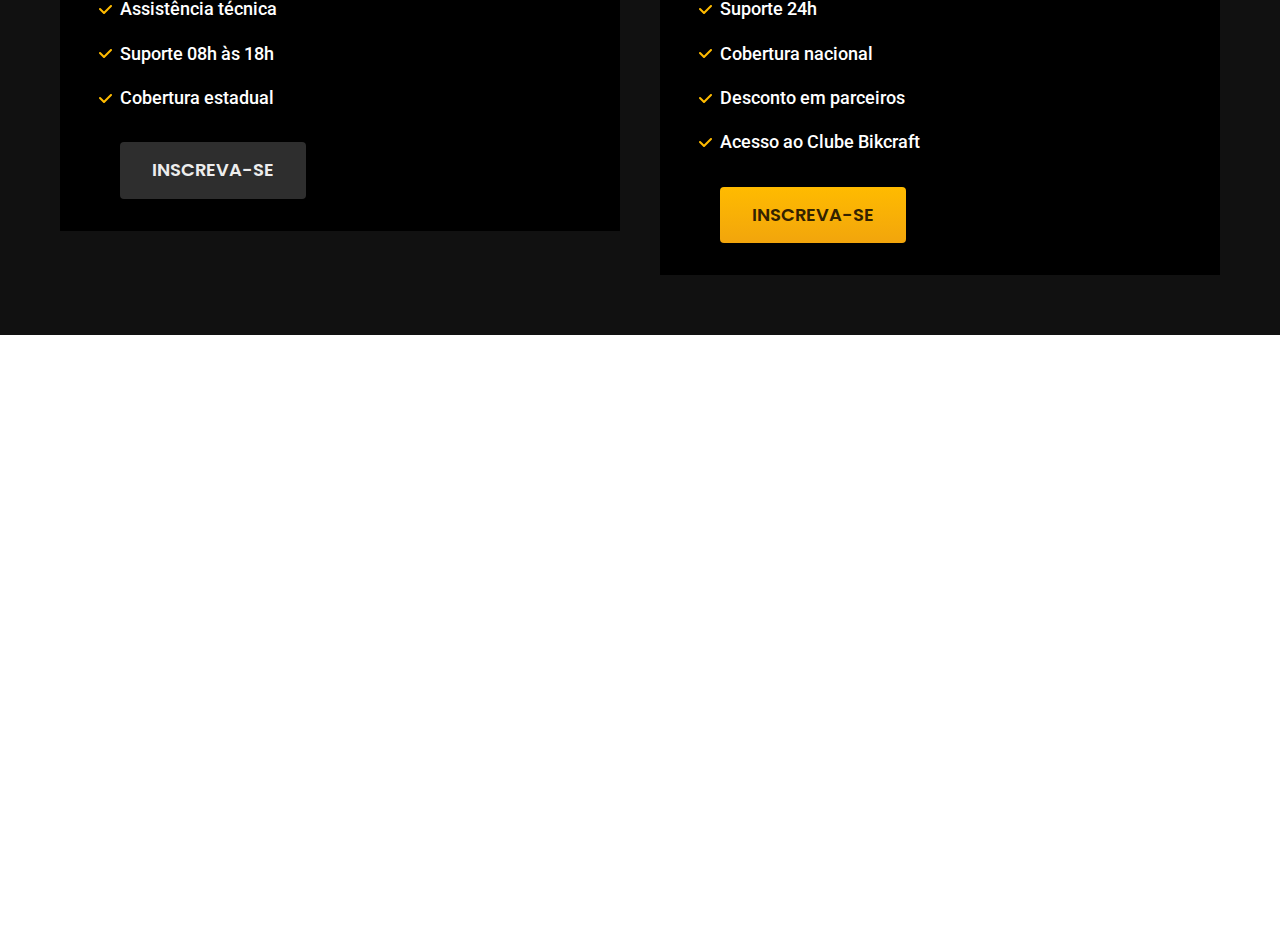
==== commit b0f7024b: "add seguros" ====
--- a/index.html
+++ b/index.html
@@ -125,6 +125,37 @@
     </div>
   </section>
 
+  <article class="seguros-bg">
+    <div class="seguros container">
+      <h2 class="font-1-xxl  cor-0">Seguros <span class="cor-p1">.</span></h2>
+      <div class="seguros-item">
+        <h3 class="font-1-xl cor-6">PRATA</h3>
+        <span class="font-1-xl cor-0">R$ 199 <span class="font-1-xs cor-6">mensal</span> </span>
+        <ul class="font-2-m cor-0">
+          <li>Duas trocas por ano </li>
+          <li>Assistência técnica</li>
+          <li>Suporte 08h às 18h</li>
+          <li>Cobertura estadual</li>
+        </ul>
+        <a class="botao secundario" href="./orcamento.html">Inscreva-se</a>
+      </div>
+
+      <div class="seguros-item">
+        <h3 class="font-1-xl cor-p1">OURO</h3>
+        <span class="font-1-xl cor-0">R$ 299 <span class="font-1-xs cor-6">mensal</span> </span>
+        <ul class="font-2-m cor-0">
+          <li>Cinco trocas por ano</li>
+          <li>Assistência especial</li>
+          <li>Suporte 24h</li>
+          <li>Cobertura nacional</li>
+          <li>Desconto em parceiros</li>
+          <li>Acesso ao Clube Bikcraft</li>
+        </ul>
+        <a class="botao" href="./orcamento.html">Inscreva-se</a>
+      </div>
+    </div>
+  </article>
+
 </body>
 
 </html>--- a/css/style.css
+++ b/css/style.css
@@ -14,3 +14,6 @@
 
 /* Bicicletas */
 @import "./bicicletas/bicicletas-lista.css";
+
+/* Seguros */
+@import "./seguros/seguros.css";
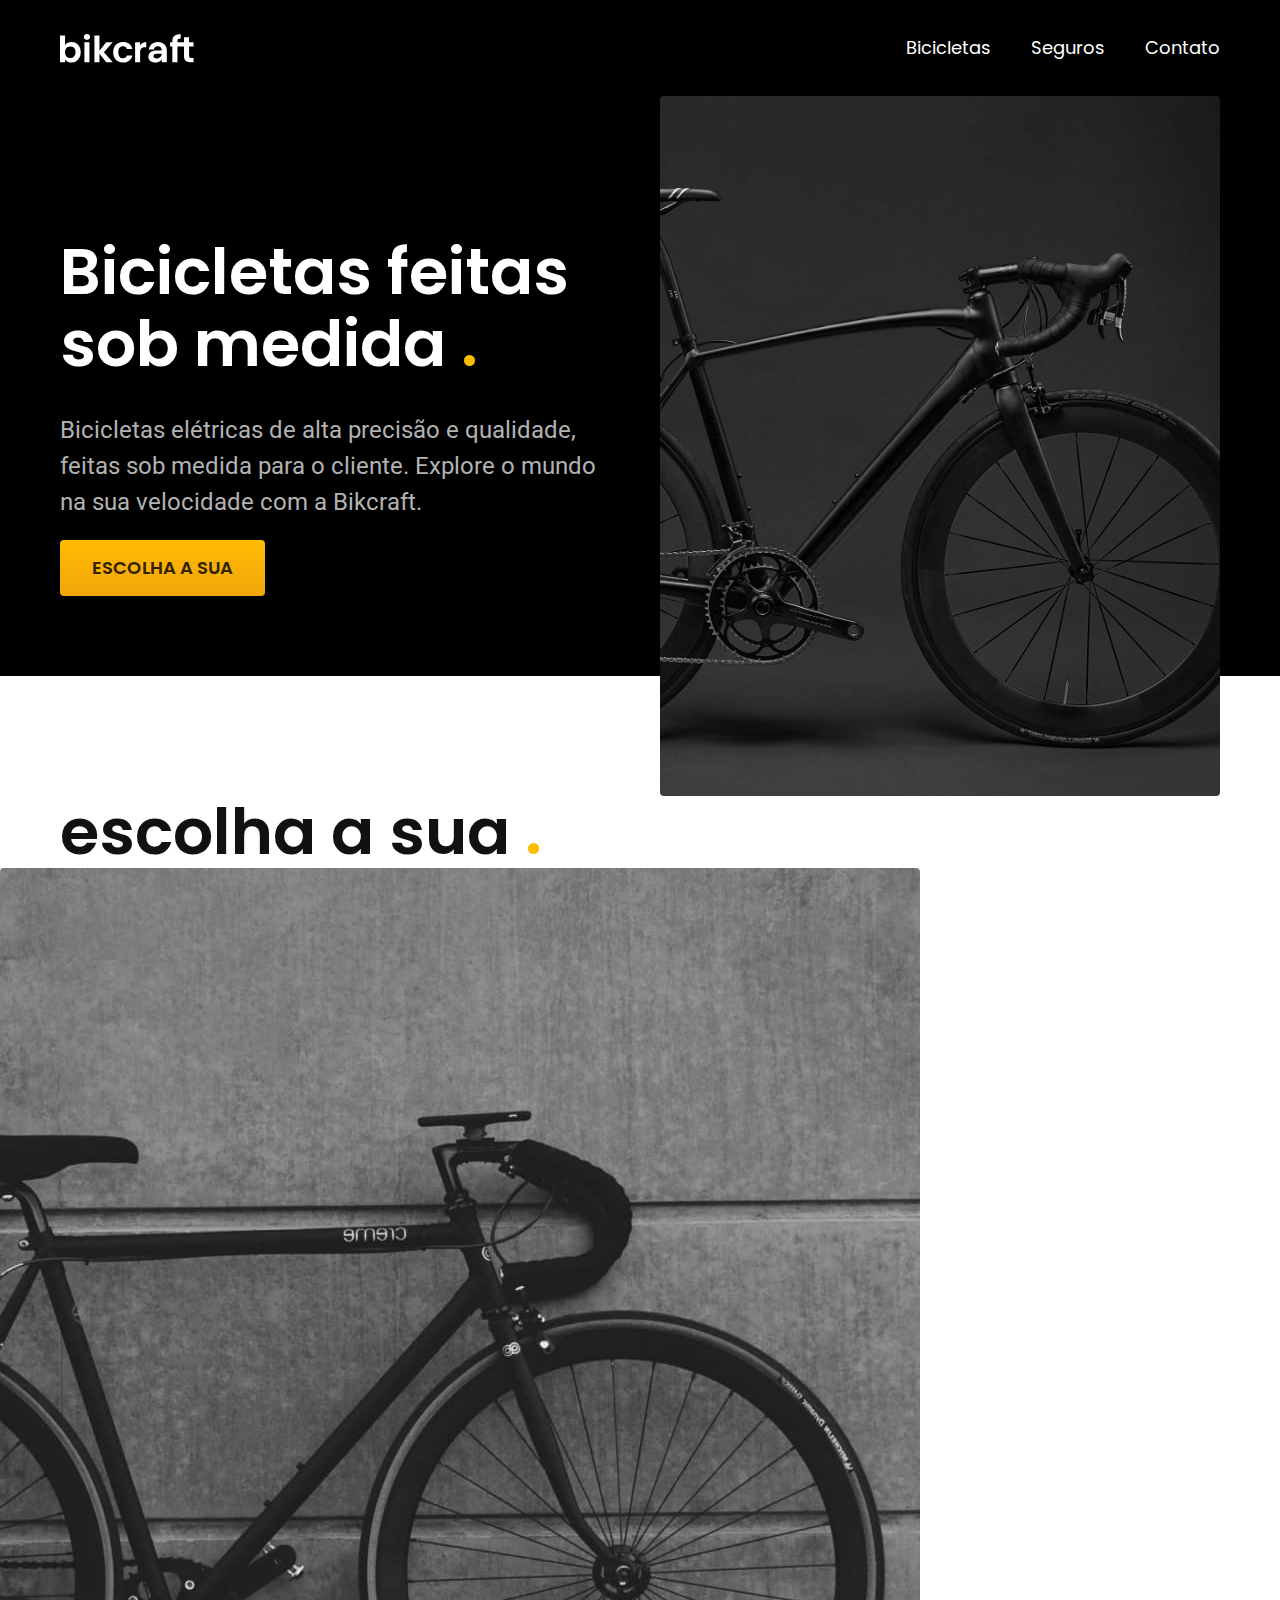
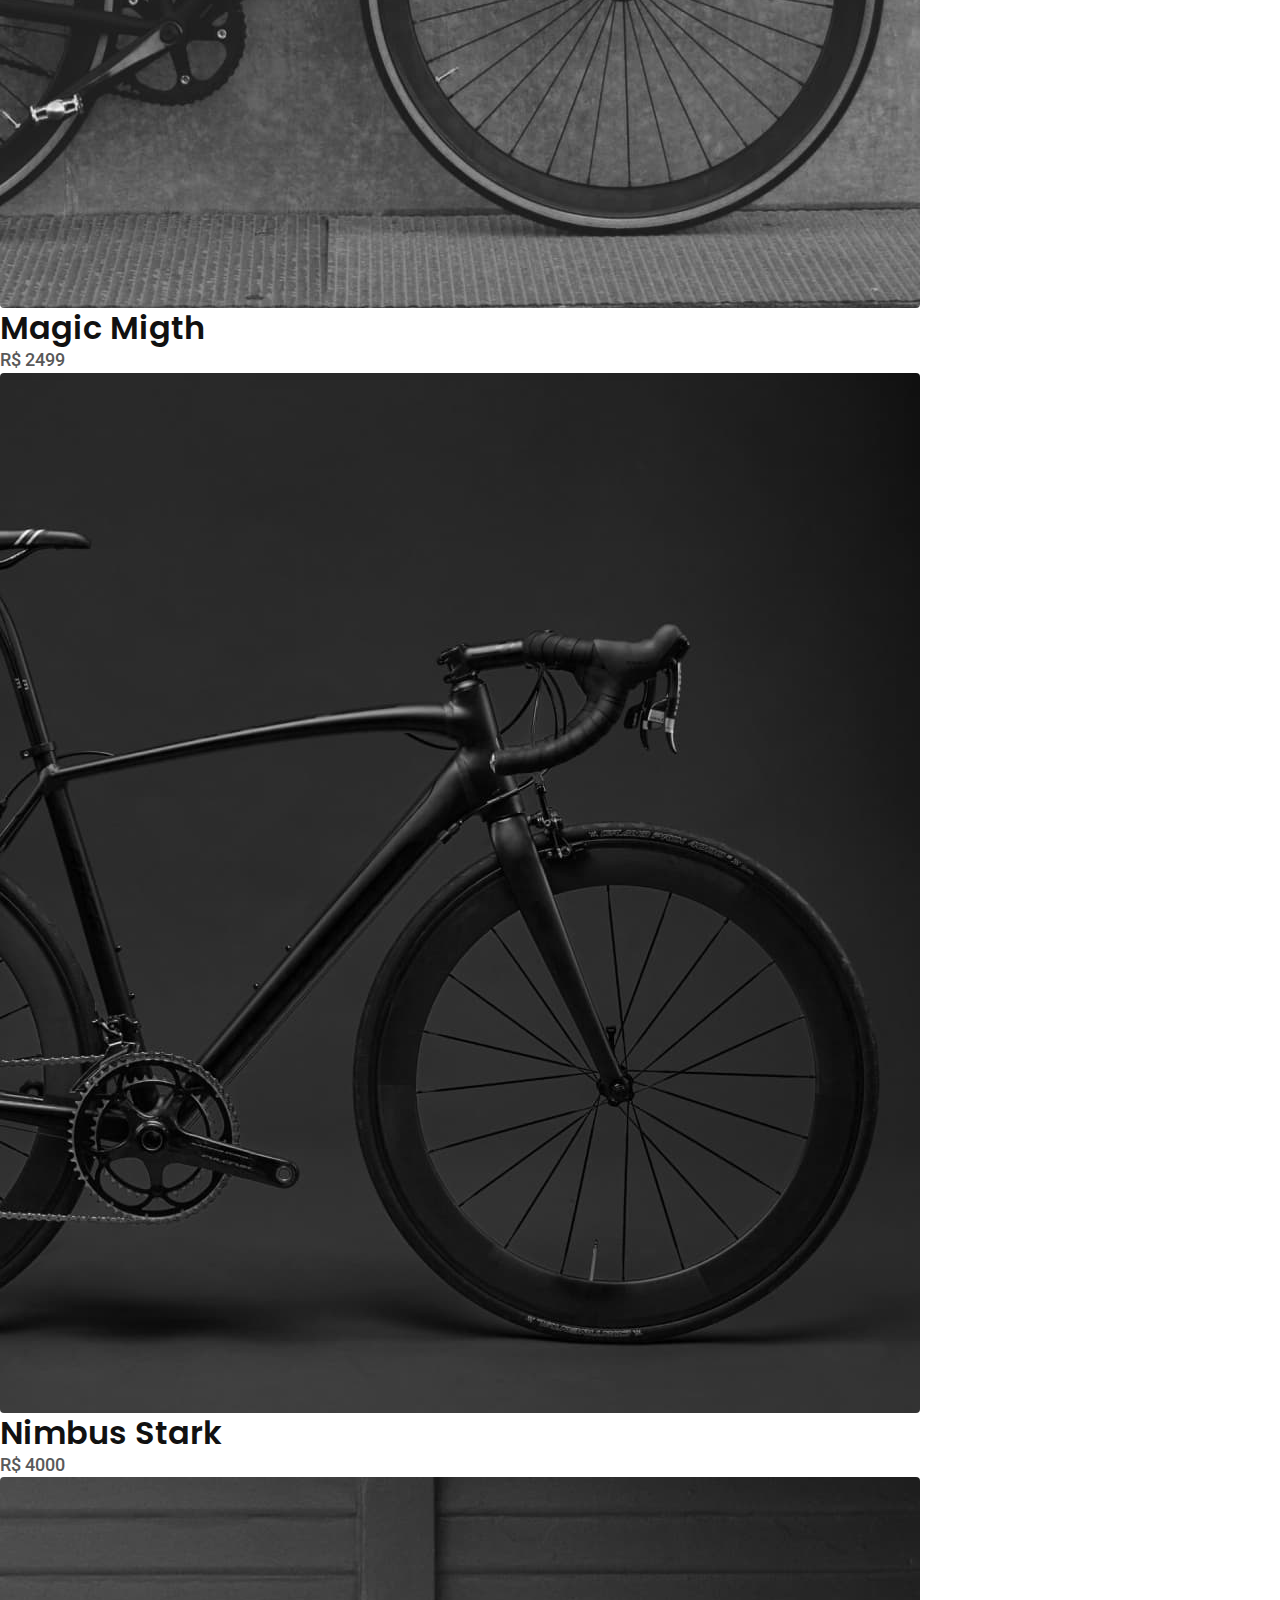
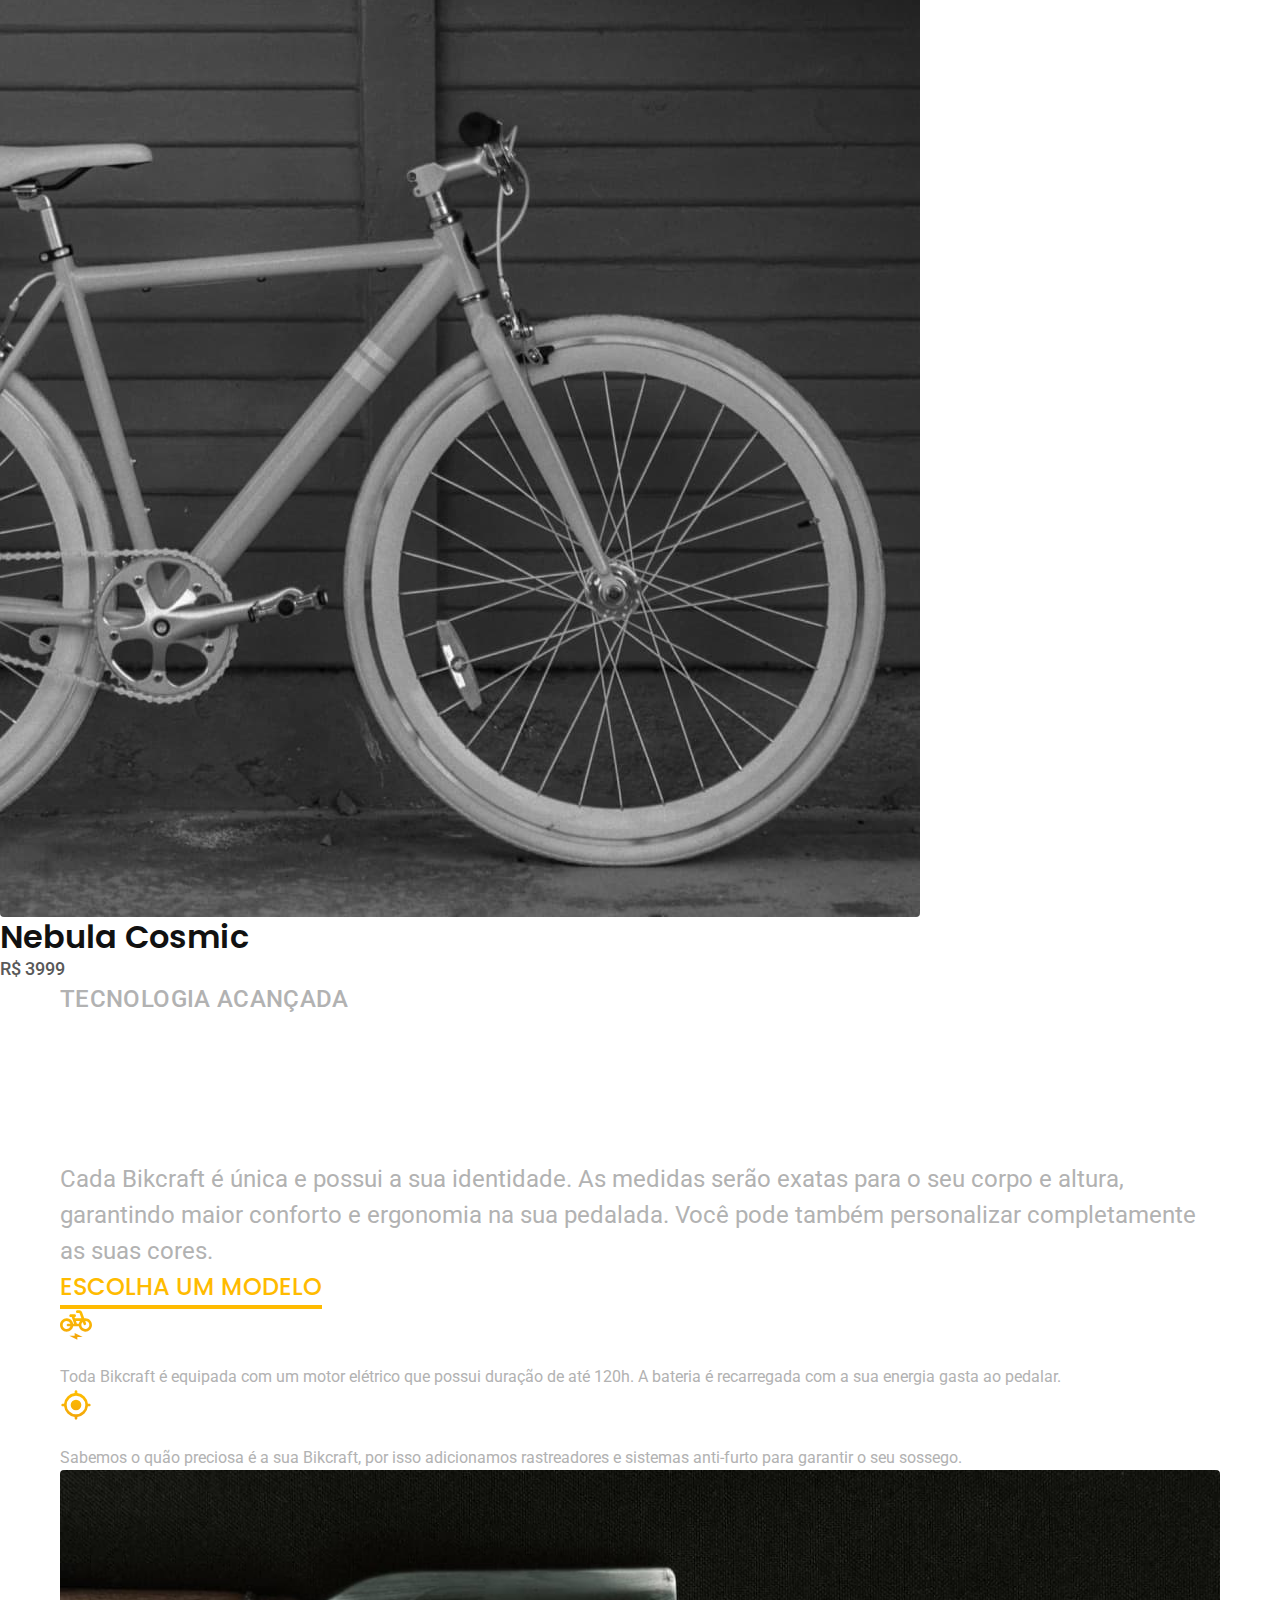
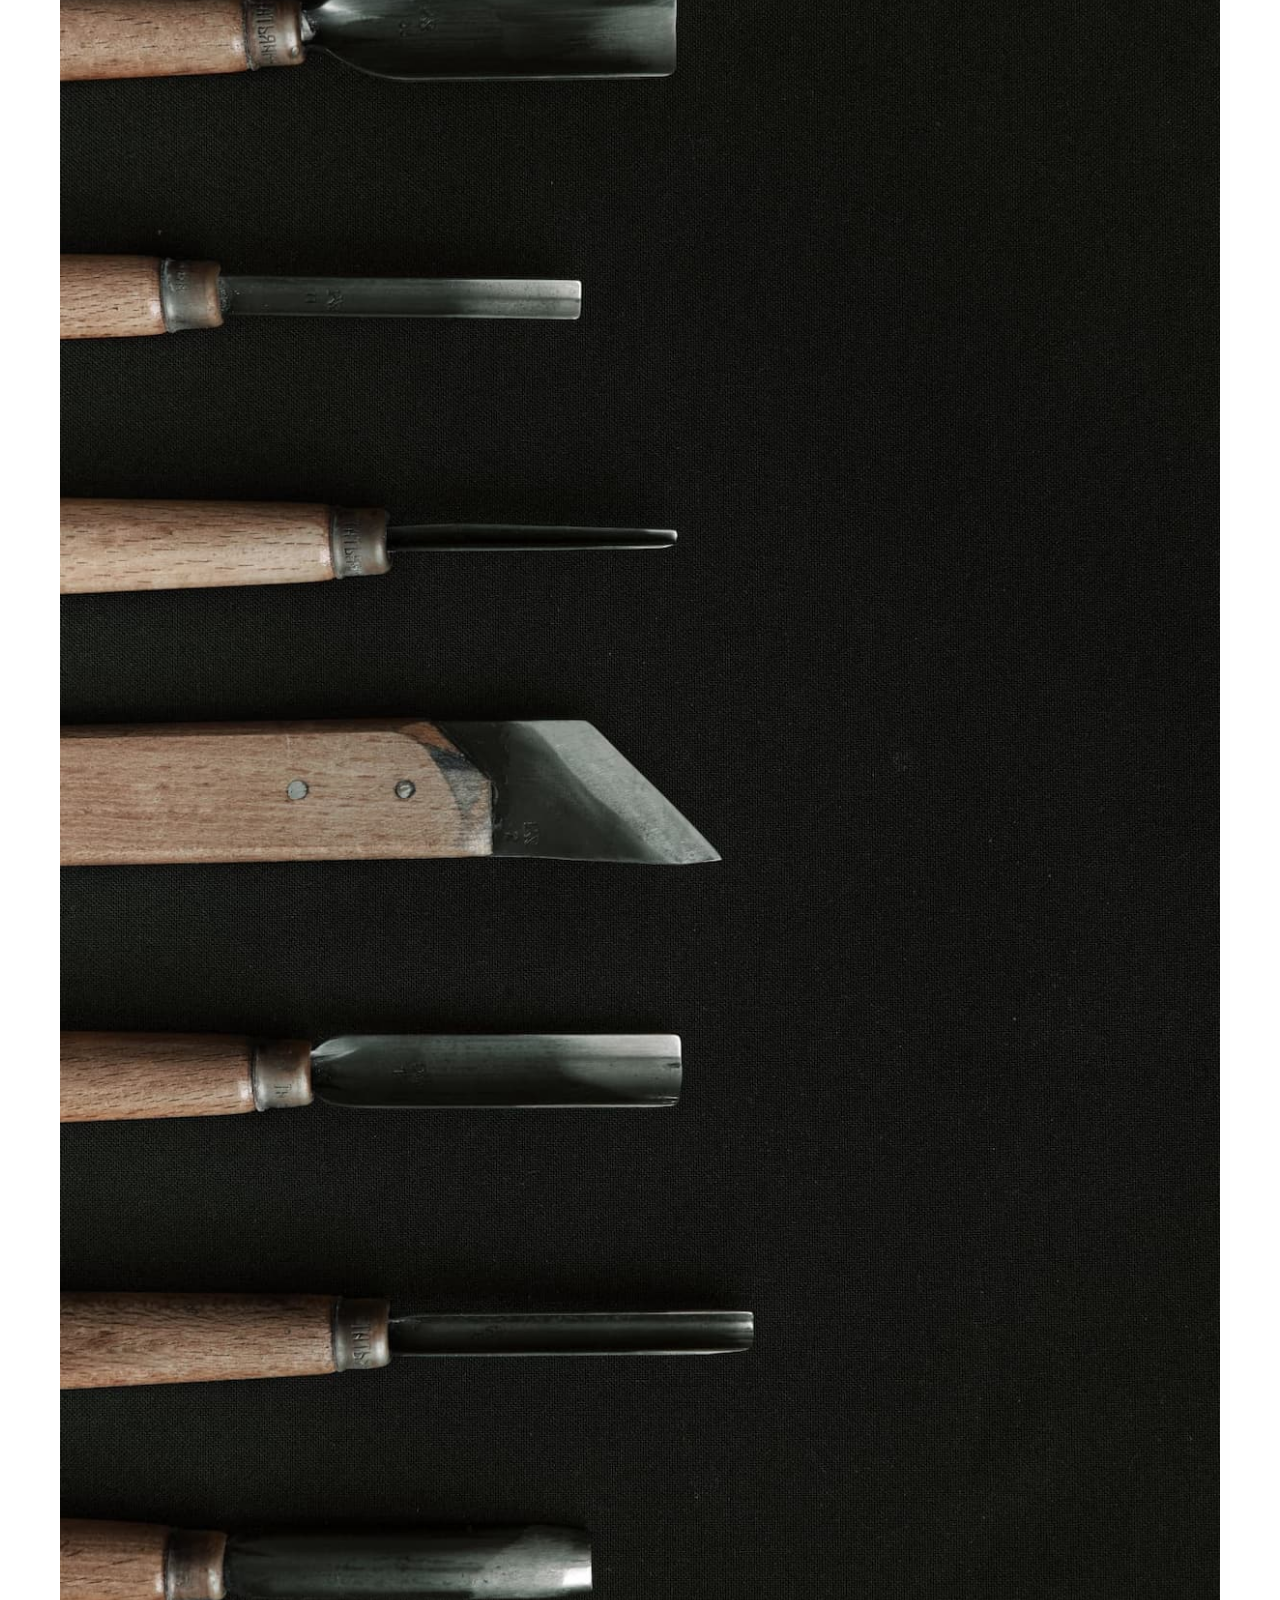
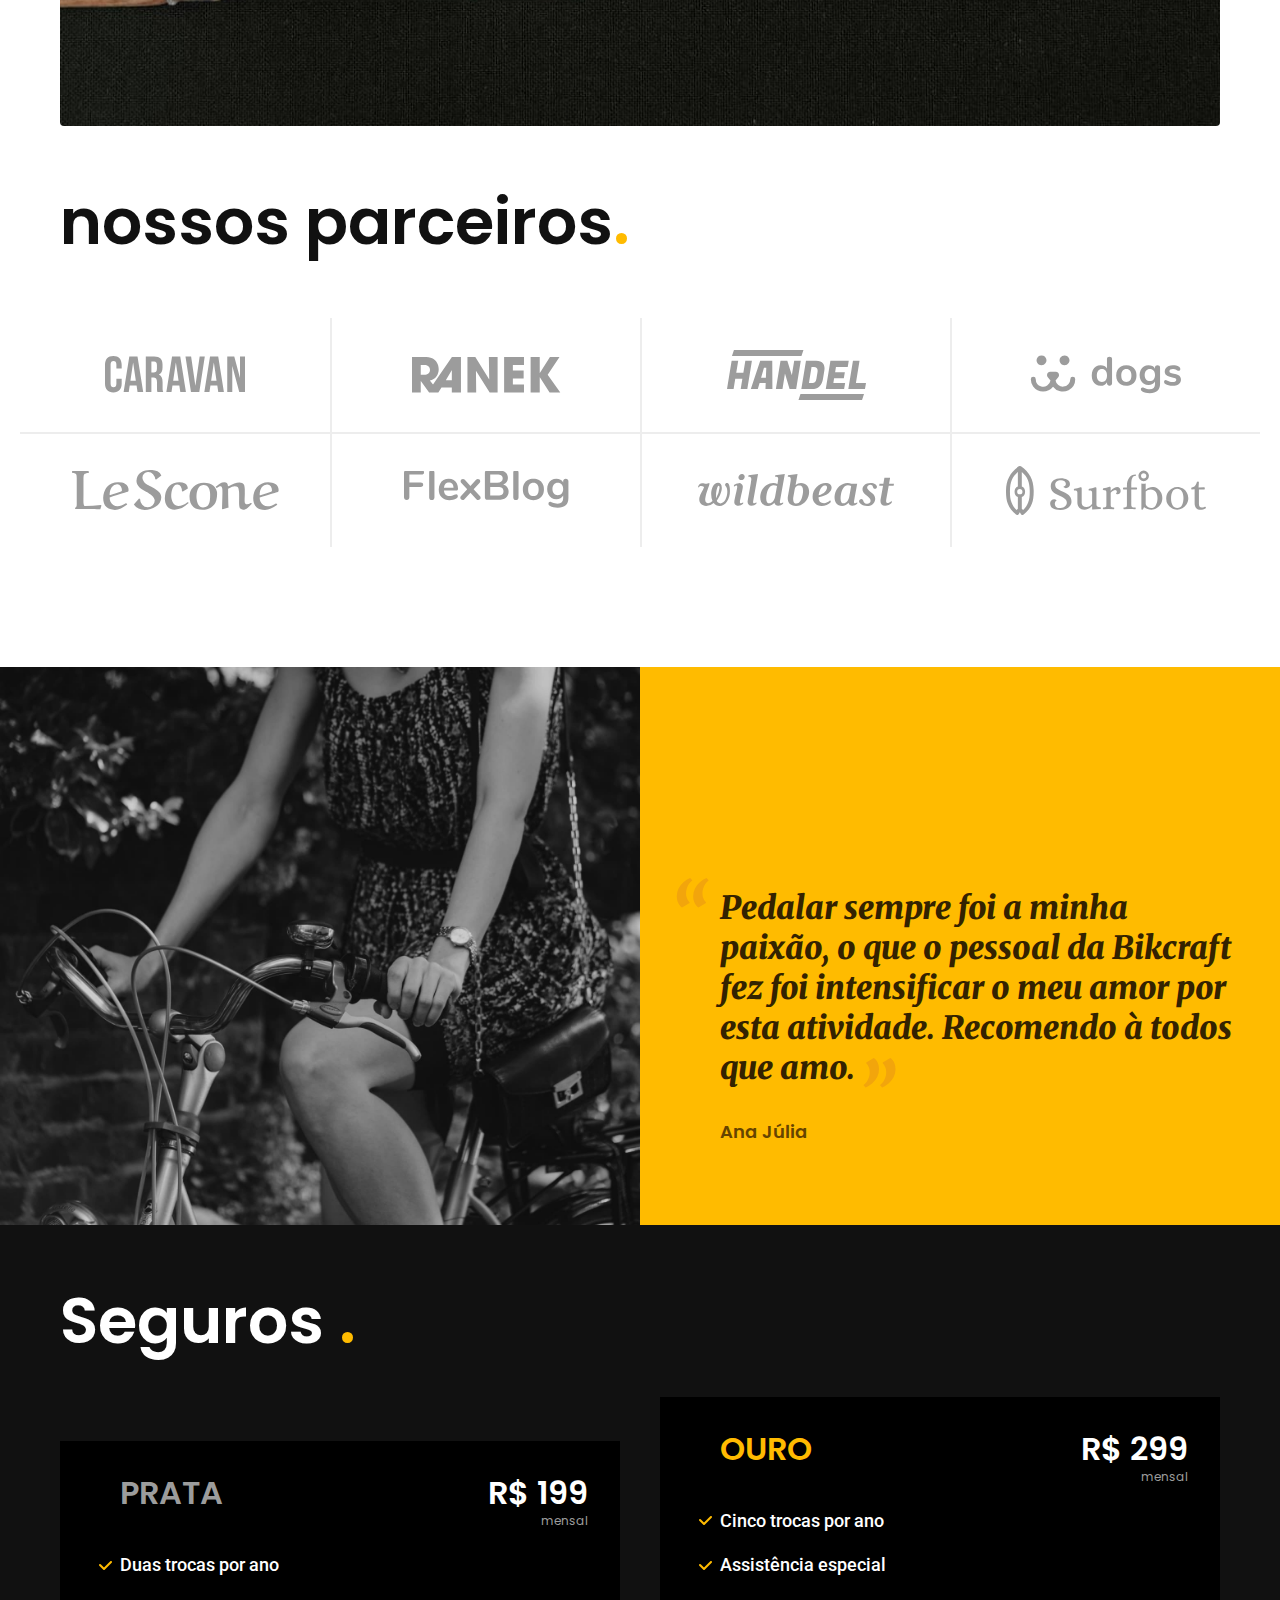
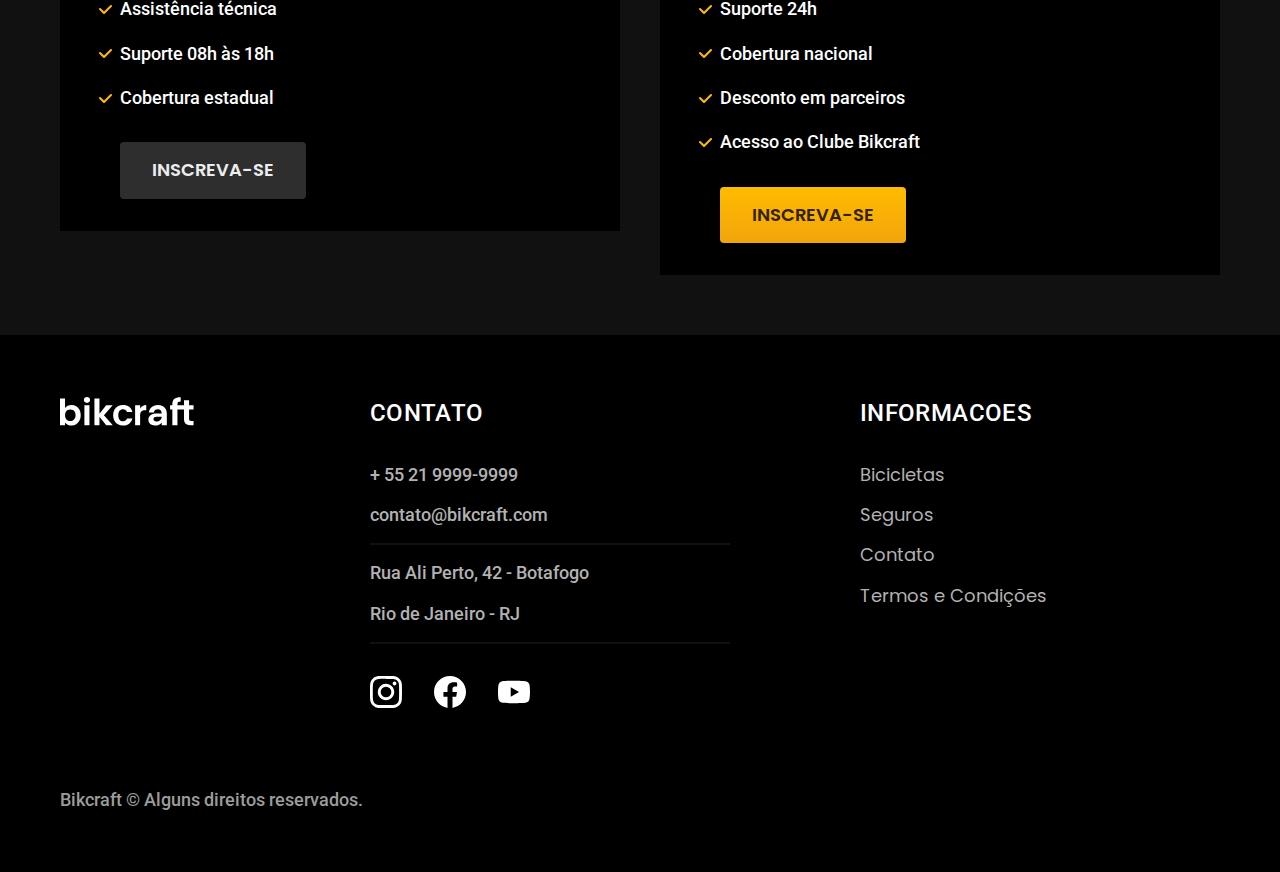
==== commit 69f7e2d5: "add footer" ====
--- a/index.html
+++ b/index.html
@@ -156,6 +156,39 @@
     </div>
   </article>
 
+  <footer class="footer-bg">
+    <div class="footer container">
+      <img src="./img/bikcraft.svg" alt="Bikcraft">
+      <div class="footer-contato">
+        <h3 class="font-2-l-b cor-0">Contato</h3>
+        <ul class="font-2-m  cor-5">
+          <li><a href="tel:+5521999999999">+ 55 21 9999-9999</a></li>
+          <li><a href="mailto:contato@bikcraft.com">contato@bikcraft.com</a></li>
+          <li>Rua Ali Perto, 42 - Botafogo</li>
+          <li>Rio de Janeiro - RJ</li>
+        </ul>
+        <div class="footer-redes">
+          <a href="./"><img src="./img/redes/instagram.svg" alt="Instagram"></a>
+          <a href="./"><img src="./img/redes/facebook.svg" alt="Facebook"></a>
+          <a href="./"><img src="./img/redes/youtube.svg" alt="YouTube"></a>
+        </div>
+
+      </div>
+      <div class="footer-informacoes">
+        <h3 class="font-2-l-b cor-0">Informacoes</h3>
+        <nav>
+          <ul class="font-1-m cor-5">
+            <li><a href="./bicicletas.html">Bicicletas</a></li>
+            <li><a href="./seguros.html">Seguros</a></li>
+            <li><a href="./contato.html">Contato</a></li>
+            <li><a href="./termos.html">Termos e Condições</a></li>
+          </ul>
+        </nav>
+      </div>
+      <p class="font-2-m cor-6 footer-copy">Bikcraft © Alguns direitos reservados.</p>
+    </div>
+  </footer>
+
 </body>
 
 </html>--- a/css/style.css
+++ b/css/style.css
@@ -3,6 +3,8 @@
 @import "./utilidades/cores.css";
 
 @import "./global/header.css";
+@import "./global/footer.css";
+
 /* UTILIDADES */
 @import "./utilidades/componentes.css";
 
